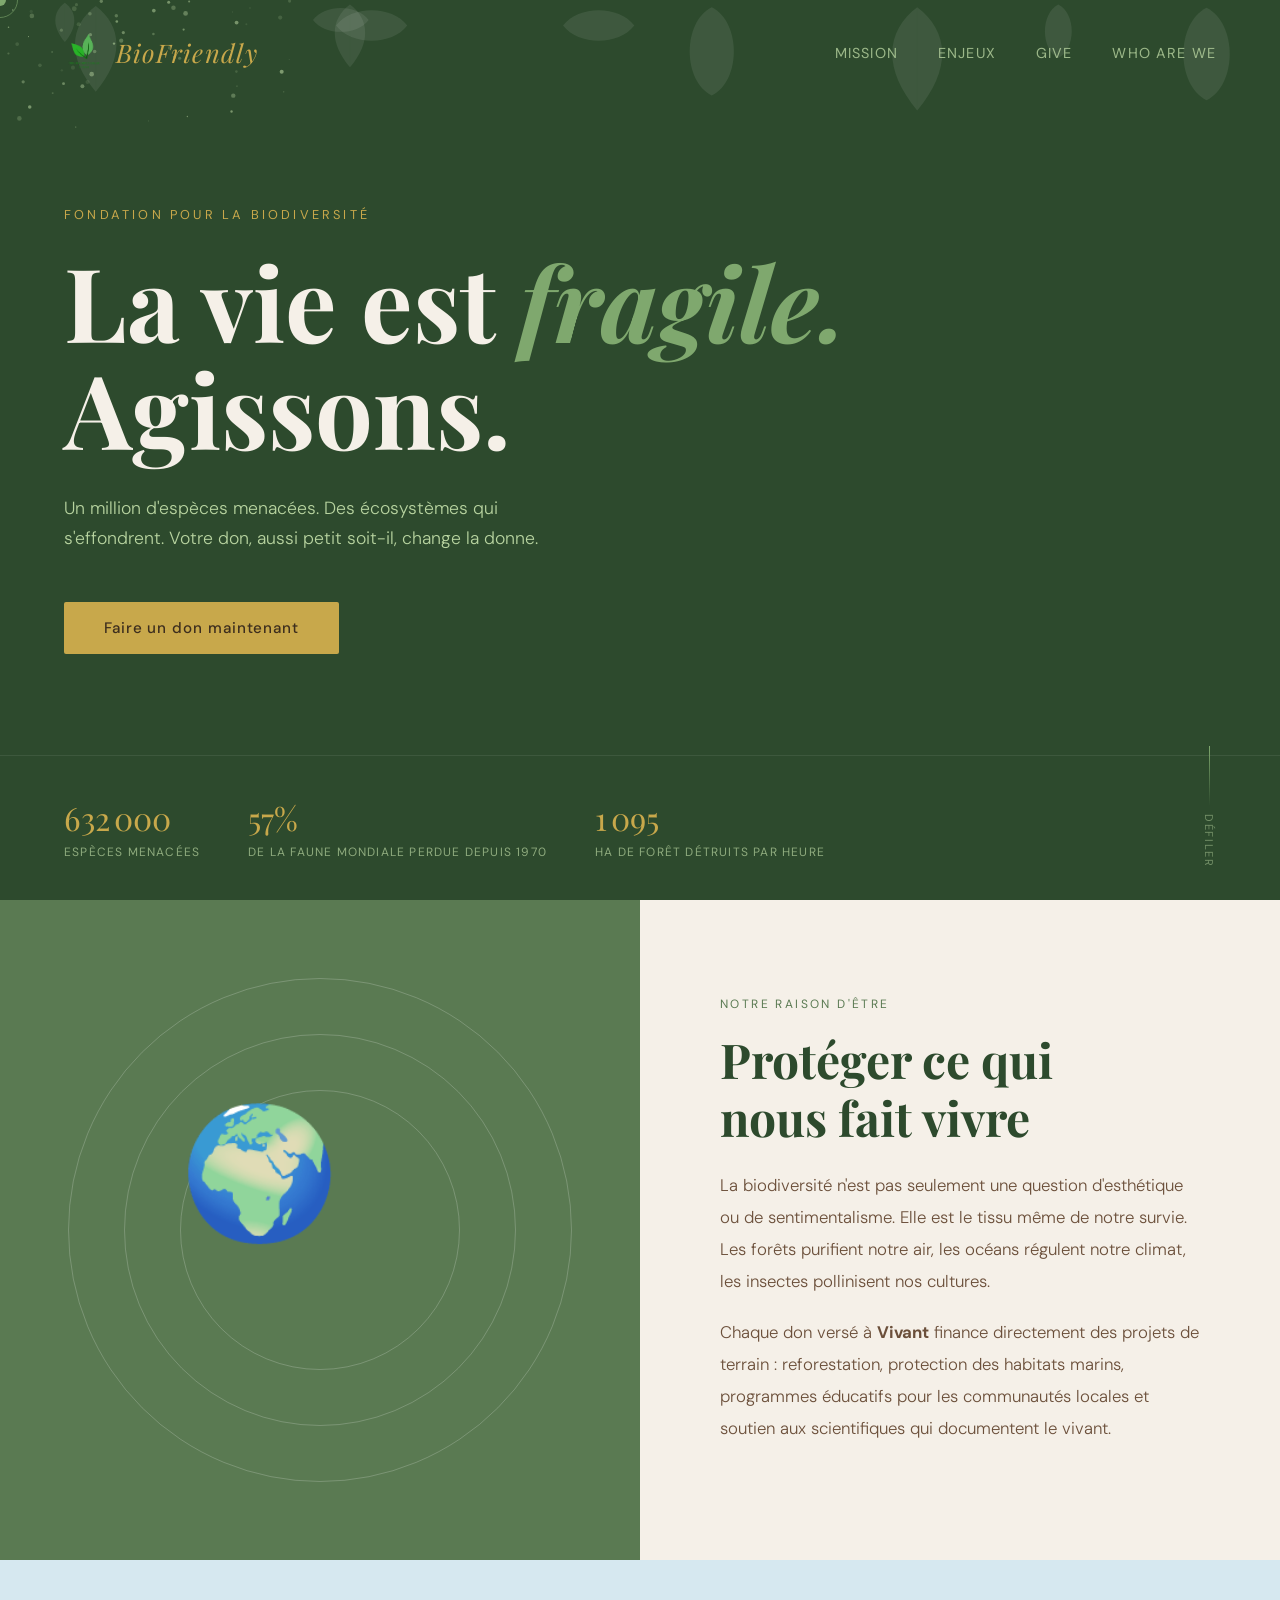
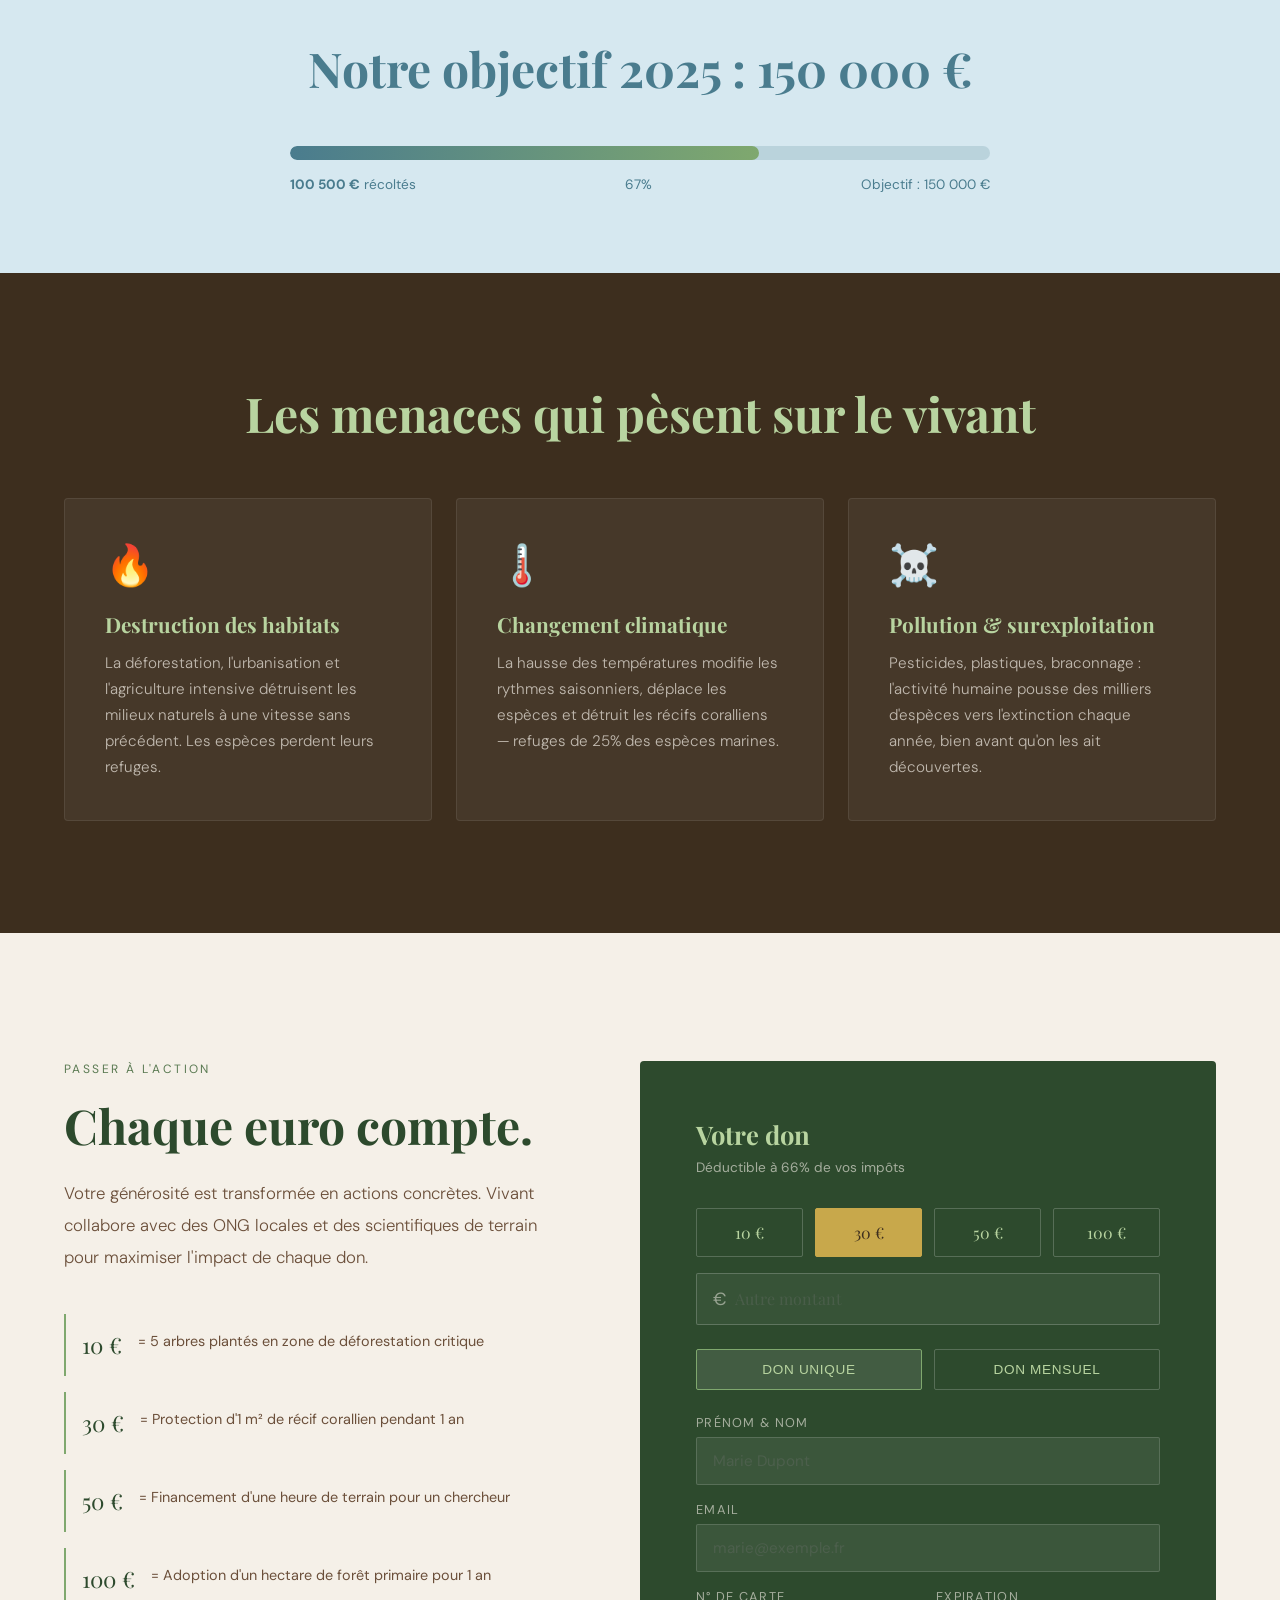
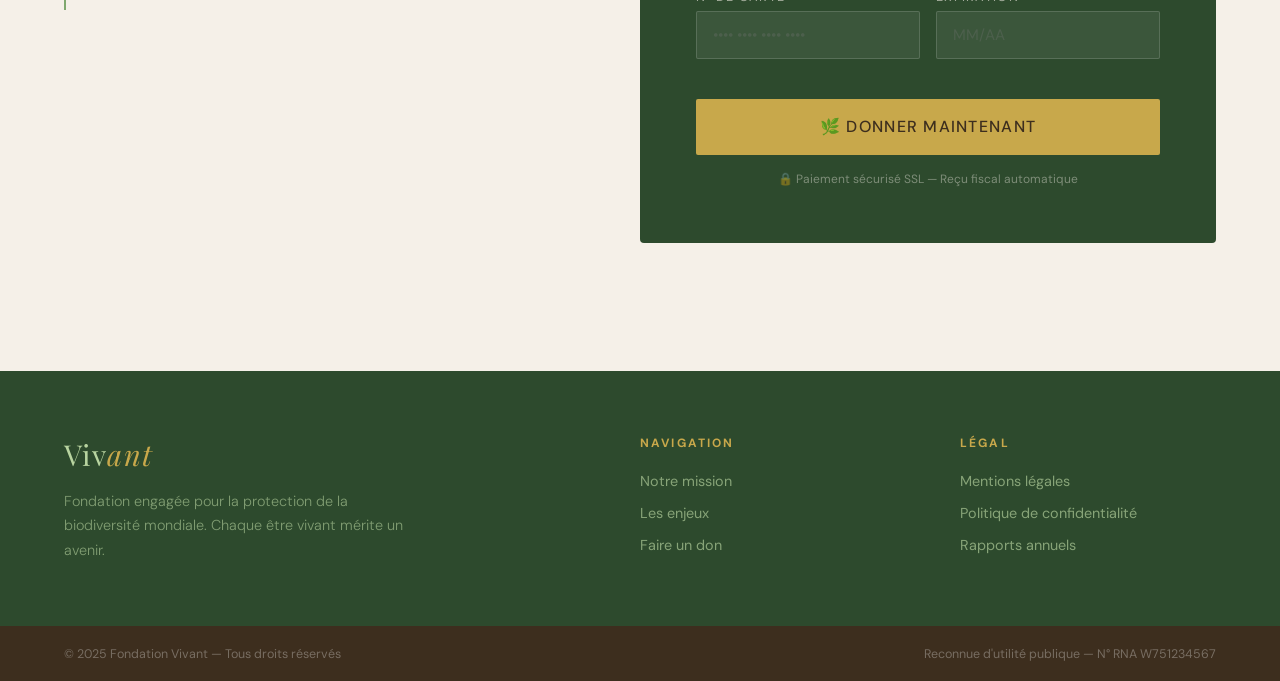
==== index.html @ 416af2b3 "m" ====
<!DOCTYPE html>
<html lang="fr">
<head>
<meta charset="UTF-8">
<meta name="viewport" content="width=device-width, initial-scale=1.0">
<title>Vivant — Pour la Biodiversité</title>
<link href="https://fonts.googleapis.com/css2?family=Playfair+Display:ital,wght@0,400;0,700;1,400&family=DM+Sans:wght@300;400;500&display=swap" rel="stylesheet">
<link rel="stylesheet" href="assets/css/accueil.css">
</head>
<body>

<div class="cursor" id="cursor"></div>
<div class="cursor-ring" id="cursorRing"></div>


<div class="success-overlay" id="successOverlay">
  <div class="big-icon">
    <img src="assets/images/logo.png" alt="logo">
  </div>
  <h2>Merci pour votre geste !</h2>
  <p>Votre don contribue à protéger la vie sur Terre.</p>
  <p style="opacity:0.5;font-size:0.9rem">Un reçu fiscal vous sera envoyé par email.</p>
  <button onclick="document.getElementById('successOverlay').classList.remove('show')">Retour au site</button>
</div>


<section id="hero">
  <canvas id="particles"></canvas>

  <!-- SVG leaves background -->
  <div class="leaves-bg" id="leavesBg"></div>

  <nav>
    <div class="logo">
      <img src="assets/images/logo-removebg.png" alt="Vivant logo" class="logo-img">
      <span class="logo-text">Bio<span>Friendly</span></span>
    </div>
    <ul>
      <li><a href="#mission">Mission</a></li>
      <li><a href="#menaces">Enjeux</a></li>
      <li><a href="#donation">Give</a></li>
      <li><a href="#donation">who are we</a></li>
    </ul>
  </nav>

  <div class="hero-content">
    <p class="eyebrow">Fondation pour la Biodiversité</p>
    <h1>La vie est <em>fragile.</em> Agissons.</h1>
    <p class="hero-sub">Un million d'espèces menacées. Des écosystèmes qui s'effondrent. Votre don, aussi petit soit-il, change la donne.</p>
    <a href="#donation" class="btn-primary">Faire un don maintenant</a>
  </div>

  <div class="hero-stats">
    <div class="stat">
      <span class="stat-num" id="counter1">0</span>
      <span class="stat-label">espèces menacées</span>
    </div>
    <div class="stat">
      <span class="stat-num" id="counter2">0%</span>
      <span class="stat-label">de la faune mondiale perdue depuis 1970</span>
    </div>
    <div class="stat">
      <span class="stat-num" id="counter3">0</span>
      <span class="stat-label">ha de forêt détruits par heure</span>
    </div>
  </div>

  <div class="scroll-hint">
    <div class="scroll-line"></div>
    <span>Défiler</span>
  </div>
</section>

<!-- ─── MISSION ─── -->
<section id="mission">
  <div class="mission-visual">
    <div class="circle-anim">
      <div class="ring"></div>
      <div class="ring"></div>
      <div class="ring"></div>
      <span class="earth-icon">🌍</span>
    </div>
  </div>
  <div class="mission-text">
    <p class="section-tag reveal">Notre raison d'être</p>
    <h2 class="reveal reveal-delay-1">Protéger ce qui<br>nous fait vivre</h2>
    <p class="body-text reveal reveal-delay-2">
      La biodiversité n'est pas seulement une question d'esthétique ou de sentimentalisme. Elle est le tissu même de notre survie. Les forêts purifient notre air, les océans régulent notre climat, les insectes pollinisent nos cultures.
    </p>
    <p class="body-text reveal reveal-delay-2">
      Chaque don versé à <strong>Vivant</strong> finance directement des projets de terrain : reforestation, protection des habitats marins, programmes éducatifs pour les communautés locales et soutien aux scientifiques qui documentent le vivant.
    </p>
  </div>
</section>

<!-- ─── PROGRESS BAR ─── -->
<div class="progress-section">
  <h2 class="reveal">Notre objectif 2025 : 150 000 €</h2>
  <div class="progress-bar-wrap">
    <div class="progress-fill"></div>
  </div>
  <div class="progress-labels">
    <span><strong style="color:var(--water)">100 500 €</strong> récoltés</span>
    <span>67%</span>
    <span>Objectif : 150 000 €</span>
  </div>
</div>

<!-- ─── MENACES ─── -->
<section id="menaces">
  <h2 class="reveal">Les menaces qui pèsent sur le vivant</h2>
  <div class="cards">
    <div class="card reveal reveal-delay-1">
      <div class="card-icon">🔥</div>
      <h3>Destruction des habitats</h3>
      <p>La déforestation, l'urbanisation et l'agriculture intensive détruisent les milieux naturels à une vitesse sans précédent. Les espèces perdent leurs refuges.</p>
    </div>
    <div class="card reveal reveal-delay-2">
      <div class="card-icon">🌡️</div>
      <h3>Changement climatique</h3>
      <p>La hausse des températures modifie les rythmes saisonniers, déplace les espèces et détruit les récifs coralliens — refuges de 25% des espèces marines.</p>
    </div>
    <div class="card reveal reveal-delay-3">
      <div class="card-icon">☠️</div>
      <h3>Pollution & surexploitation</h3>
      <p>Pesticides, plastiques, braconnage : l'activité humaine pousse des milliers d'espèces vers l'extinction chaque année, bien avant qu'on les ait découvertes.</p>
    </div>
  </div>
</section>

<!-- ─── DONATION ─── -->
<section id="donation">
  <div class="donation-intro">
    <p class="section-tag reveal">Passer à l'action</p>
    <h2 class="reveal reveal-delay-1">Chaque euro compte.</h2>
    <p class="body-text reveal reveal-delay-2">
      Votre générosité est transformée en actions concrètes. Vivant collabore avec des ONG locales et des scientifiques de terrain pour maximiser l'impact de chaque don.
    </p>
    <div class="impact-list reveal reveal-delay-3">
      <div class="impact-item">
        <div class="impact-amount">10 €</div>
        <div class="impact-desc">= 5 arbres plantés en zone de déforestation critique</div>
      </div>
      <div class="impact-item">
        <div class="impact-amount">30 €</div>
        <div class="impact-desc">= Protection d'1 m² de récif corallien pendant 1 an</div>
      </div>
      <div class="impact-item">
        <div class="impact-amount">50 €</div>
        <div class="impact-desc">= Financement d'une heure de terrain pour un chercheur</div>
      </div>
      <div class="impact-item">
        <div class="impact-amount">100 €</div>
        <div class="impact-desc">= Adoption d'un hectare de forêt primaire pour 1 an</div>
      </div>
    </div>
  </div>

  <!-- Form -->
  <div class="donation-form reveal">
    <h3>Votre don</h3>
    <p class="form-sub">Déductible à 66% de vos impôts</p>

    <div class="amounts">
      <button class="amount-btn" onclick="selectAmount(this, '10')">10 €</button>
      <button class="amount-btn active" onclick="selectAmount(this, '30')">30 €</button>
      <button class="amount-btn" onclick="selectAmount(this, '50')">50 €</button>
      <button class="amount-btn" onclick="selectAmount(this, '100')">100 €</button>
    </div>

    <div class="custom-amount">
      <span>€</span>
      <input type="number" id="customAmount" placeholder="Autre montant" min="1">
    </div>

    <div class="frequency">
      <button class="freq-btn active" onclick="selectFreq(this)">Don unique</button>
      <button class="freq-btn" onclick="selectFreq(this)">Don mensuel</button>
    </div>

    <div class="field">
      <label>Prénom &amp; Nom</label>
      <input type="text" placeholder="Marie Dupont">
    </div>
    <div class="field">
      <label>Email</label>
      <input type="email" placeholder="marie@exemple.fr">
    </div>
    <div class="field-row">
      <div class="field">
        <label>N° de carte</label>
        <input type="text" placeholder="•••• •••• •••• ••••">
      </div>
      <div class="field">
        <label>Expiration</label>
        <input type="text" placeholder="MM/AA">
      </div>
    </div>

    <button class="submit-btn" onclick="handleDonate()">🌿 Donner maintenant</button>
    <div class="secure-note">🔒 Paiement sécurisé SSL — Reçu fiscal automatique</div>
  </div>
</section>

<!-- ─── FOOTER ─── -->
<footer>
  <div>
    <span class="logo">Viv<span style="font-style:italic;color:var(--gold)">ant</span></span>
    <p>Fondation engagée pour la protection de la biodiversité mondiale. Chaque être vivant mérite un avenir.</p>
  </div>
  <div>
    <h4>Navigation</h4>
    <ul>
      <li><a href="#mission">Notre mission</a></li>
      <li><a href="#menaces">Les enjeux</a></li>
      <li><a href="#donation">Faire un don</a></li>
    </ul>
  </div>
  <div>
    <h4>Légal</h4>
    <ul>
      <li><a href="#">Mentions légales</a></li>
      <li><a href="#">Politique de confidentialité</a></li>
      <li><a href="#">Rapports annuels</a></li>
    </ul>
  </div>
</footer>
<div class="footer-bottom">
  <span>© 2025 Fondation Vivant — Tous droits réservés</span>
  <span>Reconnue d'utilité publique — N° RNA W751234567</span>
</div>

<script>
// ─── CURSOR ───
const cursor = document.getElementById('cursor');
const cursorRing = document.getElementById('cursorRing');
let mx = 0, my = 0, rx = 0, ry = 0;

document.addEventListener('mousemove', e => {
  mx = e.clientX; my = e.clientY;
  cursor.style.left = mx + 'px';
  cursor.style.top  = my + 'px';
});

(function animRing() {
  rx += (mx - rx) * 0.12;
  ry += (my - ry) *.12;
  cursorRing.style.left = rx + 'px';
  cursorRing.style.top  = ry + 'px';
  requestAnimationFrame(animRing);
})();

// ─── PARTICLES ───
const canvas = document.getElementById('particles');
const ctx = canvas.getContext('2d');
let particles = [];

function resize() {
  canvas.width  = canvas.offsetWidth;
  canvas.height = canvas.offsetHeight;
}
resize();
window.addEventListener('resize', resize);

class Particle {
  constructor() { this.reset(); }
  reset() {
    this.x = Math.random() * canvas.width;
    this.y = Math.random() * canvas.height;
    this.size = Math.random() * 2 + 0.5;
    this.speedX = (Math.random() - 0.5) * 0.4;
    this.speedY = -Math.random() * 0.5 - 0.2;
    this.opacity = Math.random() * 0.5 + 0.1;
    this.life = 0;
    this.maxLife = Math.random() * 200 + 100;
  }
  update() {
    this.x += this.speedX;
    this.y += this.speedY;
    this.life++;
    if (this.life > this.maxLife || this.y < 0) this.reset();
  }
  draw() {
    ctx.beginPath();
    ctx.arc(this.x, this.y, this.size, 0, Math.PI*2);
    ctx.fillStyle = `rgba(184,212,160,${this.opacity})`;
    ctx.fill();
  }
}

for (let i = 0; i < 60; i++) particles.push(new Particle());

(function animParticles() {
  ctx.clearRect(0, 0, canvas.width, canvas.height);
  particles.forEach(p => { p.update(); p.draw(); });
  requestAnimationFrame(animParticles);
})();

// ─── COUNTERS ───
function animateCounter(el, target, suffix, duration) {
  let start = 0;
  const step = target / (duration / 16);
  const timer = setInterval(() => {
    start += step;
    if (start >= target) { start = target; clearInterval(timer); }
    el.textContent = Math.round(start).toLocaleString('fr-FR') + suffix;
  }, 16);
}

setTimeout(() => {
  animateCounter(document.getElementById('counter1'), 1000000, '', 2000);
  animateCounter(document.getElementById('counter2'), 69, '%', 1500);
  animateCounter(document.getElementById('counter3'), 1600, '', 1800);
}, 800);

// ─── SCROLL REVEAL ───
const revealEls = document.querySelectorAll('.reveal');
const observer = new IntersectionObserver((entries) => {
  entries.forEach(e => { if (e.isIntersecting) { e.target.classList.add('visible'); observer.unobserve(e.target); } });
}, { threshold: 0.15 });
revealEls.forEach(el => observer.observe(el));

// ─── FORM ───
function selectAmount(btn, val) {
  document.querySelectorAll('.amount-btn').forEach(b => b.classList.remove('active'));
  btn.classList.add('active');
  document.getElementById('customAmount').value = '';
}

function selectFreq(btn) {
  document.querySelectorAll('.freq-btn').forEach(b => b.classList.remove('active'));
  btn.classList.add('active');
}

function handleDonate() {
  document.getElementById('successOverlay').classList.add('show');
}

// ─── LEAVES ───
const leavesBg = document.getElementById('leavesBg');
const leafSVGs = [
  `<svg viewBox="0 0 60 80" xmlns="http://www.w3.org/2000/svg"><path d="M30 5 C10 20 5 45 30 75 C55 45 50 20 30 5Z" fill="white"/><line x1="30" y1="5" x2="30" y2="75" stroke="rgba(0,0,0,0.1)" stroke-width="0.5"/></svg>`,
  `<svg viewBox="0 0 80 50" xmlns="http://www.w3.org/2000/svg"><path d="M5 25 C20 5 60 5 75 25 C60 45 20 45 5 25Z" fill="white"/></svg>`,
  `<svg viewBox="0 0 50 70" xmlns="http://www.w3.org/2000/svg"><path d="M25 5 C5 15 5 55 25 65 C45 55 45 15 25 5Z" fill="white"/></svg>`,
];

for (let i = 0; i < 10; i++) {
  const div = document.createElement('div');
  div.className = 'leaf';
  const s = 30 + Math.random() * 60;
  div.style.cssText = `
    left: ${Math.random() * 100}%;
    width: ${s}px; height: ${s}px;
    animation-duration: ${10 + Math.random() * 15}s;
    animation-delay: -${Math.random() * 20}s;
  `;
  div.innerHTML = leafSVGs[Math.floor(Math.random() * leafSVGs.length)];
  leavesBg.appendChild(div);
}
</script>
</body>
</html>
---- assets/css/accueil.css ----
*,
 *::before,
 *::after {
     box-sizing: border-box;
     margin: 0;
     padding: 0;
 }

 :root {
     --moss: #2d4a2d;
     --sage: #5a7a52;
     --fern: #7fa86e;
     --lime: #b8d4a0;
     --cream: #f5f0e8;
     --bark: #3d2e1e;
     --soil: #6b4f3a;
     --gold: #c8a84b;
     --sky: #d6e8f0;
     --water: #4a7c8e;
 }

 html {
     scroll-behavior: smooth;
 }

 body {
     font-family: 'DM Sans', sans-serif;
     background: var(--cream);
     color: var(--bark);
     overflow-x: hidden;
     cursor: none;
 }

 /* ─── CURSOR ─── */
 .cursor {
     width: 12px;
     height: 12px;
     background: var(--fern);
     border-radius: 50%;
     position: fixed;
     top: 0;
     left: 0;
     pointer-events: none;
     z-index: 9999;
     transition: transform 0.15s ease, background 0.2s;
     transform: translate(-50%, -50%);
 }

 .cursor-ring {
     width: 36px;
     height: 36px;
     border: 1.5px solid var(--fern);
     border-radius: 50%;
     position: fixed;
     top: 0;
     left: 0;
     pointer-events: none;
     z-index: 9998;
     transform: translate(-50%, -50%);
     transition: transform 0.35s ease, opacity 0.2s;
     opacity: 0.6;
 }

 /* ─── HERO ─── */
 #hero {
     min-height: 100vh;
     background: var(--moss);
     display: grid;
     grid-template-rows: auto 1fr auto;
     position: relative;
     overflow: hidden;
 }

 .leaves-bg {
     position: absolute;
     inset: 0;
     overflow: hidden;
     z-index: 0;
 }

 .leaf {
     position: absolute;
     opacity: 0.08;
     animation: drift linear infinite;
 }

 @keyframes drift {
     0% {
         transform: translateY(110vh) rotate(0deg);
         opacity: 0;
     }

     10% {
         opacity: 0.08;
     }

     90% {
         opacity: 0.08;
     }

     100% {
         transform: translateY(-10vh) rotate(360deg);
         opacity: 0;
     }
 }

 nav {
     display: flex;
     justify-content: space-between;
     align-items: center;
     padding: 2rem 4rem;
     position: relative;
     z-index: 10;
 }

 .logo {
     display: flex;
     align-items: center;
     gap: 0.75rem;
     font-family: 'Playfair Display', serif;
     font-size: 1.6rem;
     color: var(--lime);
     letter-spacing: 0.05em;
 }

 .logo-img {
     height: 40px;
     width: auto;
     object-fit: contain;
 }

 .logo-text {
     display: flex;
     align-items: center;
 }

 .logo span {
     color: var(--gold);
     font-style: italic;
 }

 nav ul {
     display: flex;
     gap: 2.5rem;
     list-style: none;
 }

 nav ul a {
     color: var(--lime);
     text-decoration: none;
     font-size: 0.9rem;
     font-weight: 400;
     letter-spacing: 0.08em;
     text-transform: uppercase;
     opacity: 0.8;
     transition: opacity 0.2s;
 }

 nav ul a:hover {
     opacity: 1;
 }

 .hero-content {
     display: flex;
     flex-direction: column;
     justify-content: center;
     align-items: flex-start;
     padding: 0 4rem;
     position: relative;
     z-index: 10;
 }

 .eyebrow {
     font-size: 0.8rem;
     letter-spacing: 0.25em;
     text-transform: uppercase;
     color: var(--gold);
     margin-bottom: 1.5rem;
     opacity: 0;
     animation: fadeUp 0.8s ease 0.3s forwards;
 }

 h1 {
     font-family: 'Playfair Display', serif;
     font-size: clamp(3.5rem, 8vw, 7rem);
     color: var(--cream);
     line-height: 1.05;
     max-width: 14ch;
     opacity: 0;
     animation: fadeUp 0.9s ease 0.5s forwards;
 }

 h1 em {
     font-style: italic;
     color: var(--fern);
 }

 .hero-sub {
     margin-top: 2rem;
     color: var(--lime);
     font-size: 1.1rem;
     font-weight: 300;
     max-width: 42ch;
     line-height: 1.7;
     opacity: 0;
     animation: fadeUp 0.9s ease 0.7s forwards;
 }

 .btn-primary {
     margin-top: 3rem;
     display: inline-block;
     padding: 1rem 2.5rem;
     background: var(--gold);
     color: var(--bark);
     font-weight: 500;
     font-size: 0.95rem;
     letter-spacing: 0.06em;
     text-decoration: none;
     border-radius: 2px;
     transition: transform 0.2s, box-shadow 0.2s;
     opacity: 0;
     animation: fadeUp 0.9s ease 0.9s forwards;
     border: none;
     cursor: none;
 }

 .btn-primary:hover {
     transform: translateY(-3px);
     box-shadow: 0 12px 30px rgba(0, 0, 0, 0.3);
 }

 .hero-stats {
     display: flex;
     gap: 3rem;
     padding: 2.5rem 4rem;
     position: relative;
     z-index: 10;
     border-top: 1px solid rgba(255, 255, 255, 0.08);
 }

 .stat {
     display: flex;
     flex-direction: column;
     gap: 0.3rem;
 }

 .stat-num {
     font-family: 'Playfair Display', serif;
     font-size: 2rem;
     color: var(--gold);
 }

 .stat-label {
     font-size: 0.75rem;
     letter-spacing: 0.1em;
     text-transform: uppercase;
     color: var(--lime);
     opacity: 0.7;
 }

 @keyframes fadeUp {
     from {
         opacity: 0;
         transform: translateY(30px);
     }

     to {
         opacity: 1;
         transform: translateY(0);
     }
 }

 /* ─── SCROLL INDICATOR ─── */
 .scroll-hint {
     position: absolute;
     bottom: 2rem;
     right: 4rem;
     display: flex;
     flex-direction: column;
     align-items: center;
     gap: 0.5rem;
     z-index: 10;
     opacity: 0;
     animation: fadeUp 1s ease 1.2s forwards;
 }

 .scroll-hint span {
     font-size: 0.7rem;
     letter-spacing: 0.15em;
     text-transform: uppercase;
     color: var(--lime);
     opacity: 0.5;
     writing-mode: vertical-rl;
 }

 .scroll-line {
     width: 1px;
     height: 60px;
     background: linear-gradient(to bottom, var(--fern), transparent);
     animation: scrollPulse 2s ease-in-out infinite;
 }

 @keyframes scrollPulse {

     0%,
     100% {
         transform: scaleY(1);
         opacity: 0.4;
     }

     50% {
         transform: scaleY(0.5);
         opacity: 1;
     }
 }

 /* ─── SECTION: MISSION ─── */
 #mission {
     display: grid;
     grid-template-columns: 1fr 1fr;
     min-height: 70vh;
 }

 .mission-visual {
     background: var(--sage);
     position: relative;
     overflow: hidden;
     display: flex;
     align-items: center;
     justify-content: center;
     min-height: 500px;
 }

 .circle-anim {
     position: relative;
     width: 280px;
     height: 280px;
 }

 .ring {
     position: absolute;
     border-radius: 50%;
     border: 1px solid rgba(255, 255, 255, 0.2);
     animation: expandRing linear infinite;
 }

 .ring:nth-child(1) {
     width: 100%;
     height: 100%;
     top: 0;
     left: 0;
     animation-duration: 4s;
 }

 .ring:nth-child(2) {
     width: 140%;
     height: 140%;
     top: -20%;
     left: -20%;
     animation-duration: 6s;
     animation-delay: -2s;
 }

 .ring:nth-child(3) {
     width: 180%;
     height: 180%;
     top: -40%;
     left: -40%;
     animation-duration: 8s;
     animation-delay: -4s;
 }

 @keyframes expandRing {
     0% {
         opacity: 0.5;
         transform: scale(0.8);
     }

     100% {
         opacity: 0;
         transform: scale(1.2);
     }
 }

 .earth-icon {
     position: absolute;
     font-size: 8rem;
     filter: grayscale(0.3);
     animation: floatEarth 6s ease-in-out infinite;
 }

 @keyframes floatEarth {

     0%,
     100% {
         transform: translateY(0);
     }

     50% {
         transform: translateY(-16px);
     }
 }

 .mission-text {
     background: var(--cream);
     padding: 6rem 5rem;
     display: flex;
     flex-direction: column;
     justify-content: center;
 }

 .section-tag {
     font-size: 0.75rem;
     letter-spacing: 0.2em;
     text-transform: uppercase;
     color: var(--sage);
     margin-bottom: 1.2rem;
 }

 h2 {
     font-family: 'Playfair Display', serif;
     font-size: clamp(2rem, 4vw, 3rem);
     line-height: 1.2;
     margin-bottom: 1.5rem;
     color: var(--moss);
 }

 .body-text {
     font-size: 1.05rem;
     line-height: 1.9;
     color: var(--soil);
     font-weight: 300;
     margin-bottom: 1.2rem;
 }

 /* ─── MENACES ─── */
 #menaces {
     background: var(--bark);
     padding: 7rem 4rem;
     color: var(--cream);
 }

 #menaces h2 {
     color: var(--lime);
     margin-bottom: 3.5rem;
     text-align: center;
 }

 .cards {
     display: grid;
     grid-template-columns: repeat(3, 1fr);
     gap: 1.5rem;
 }

 .card {
     background: rgba(255, 255, 255, 0.05);
     border: 1px solid rgba(255, 255, 255, 0.08);
     border-radius: 4px;
     padding: 2.5rem;
     transition: transform 0.3s, background 0.3s;
     position: relative;
     overflow: hidden;
 }

 .card::before {
     content: '';
     position: absolute;
     bottom: 0;
     left: 0;
     right: 0;
     height: 3px;
     background: linear-gradient(90deg, var(--fern), var(--gold));
     transform: scaleX(0);
     transform-origin: left;
     transition: transform 0.4s ease;
 }

 .card:hover {
     transform: translateY(-6px);
     background: rgba(255, 255, 255, 0.08);
 }

 .card:hover::before {
     transform: scaleX(1);
 }

 .card-icon {
     font-size: 2.5rem;
     margin-bottom: 1.2rem;
 }

 .card h3 {
     font-family: 'Playfair Display', serif;
     font-size: 1.3rem;
     margin-bottom: 0.8rem;
     color: var(--lime);
 }

 .card p {
     font-size: 0.95rem;
     line-height: 1.7;
     opacity: 0.7;
     font-weight: 300;
 }

 /* ─── DONATION ─── */
 #donation {
     padding: 8rem 4rem;
     background: var(--cream);
     display: grid;
     grid-template-columns: 1fr 1.2fr;
     gap: 6rem;
     align-items: start;
 }

 .donation-intro h2 {
     margin-bottom: 1.5rem;
 }

 .impact-list {
     margin-top: 2.5rem;
     display: flex;
     flex-direction: column;
     gap: 1rem;
 }

 .impact-item {
     display: flex;
     gap: 1rem;
     align-items: flex-start;
     padding: 1rem;
     border-left: 2px solid var(--fern);
 }

 .impact-amount {
     font-family: 'Playfair Display', serif;
     font-size: 1.4rem;
     color: var(--moss);
     white-space: nowrap;
 }

 .impact-desc {
     font-size: 0.9rem;
     color: var(--soil);
     line-height: 1.6;
 }

 /* Form */
 .donation-form {
     background: var(--moss);
     padding: 3.5rem;
     border-radius: 4px;
     color: var(--cream);
 }

 .donation-form h3 {
     font-family: 'Playfair Display', serif;
     font-size: 1.6rem;
     margin-bottom: 0.5rem;
     color: var(--lime);
 }

 .form-sub {
     font-size: 0.85rem;
     opacity: 0.6;
     margin-bottom: 2rem;
 }

 .amounts {
     display: grid;
     grid-template-columns: repeat(4, 1fr);
     gap: 0.75rem;
     margin-bottom: 1rem;
 }

 .amount-btn {
     background: transparent;
     border: 1px solid rgba(255, 255, 255, 0.2);
     color: var(--lime);
     padding: 0.8rem;
     font-size: 1rem;
     font-family: 'Playfair Display', serif;
     border-radius: 2px;
     cursor: none;
     transition: all 0.2s;
 }

 .amount-btn:hover,
 .amount-btn.active {
     background: var(--gold);
     border-color: var(--gold);
     color: var(--bark);
 }

 .custom-amount {
     display: flex;
     align-items: center;
     border: 1px solid rgba(255, 255, 255, 0.2);
     border-radius: 2px;
     padding: 0 1rem;
     margin-bottom: 1.5rem;
     background: rgba(255, 255, 255, 0.05);
 }

 .custom-amount span {
     opacity: 0.5;
     font-size: 1.1rem;
 }

 .custom-amount input {
     flex: 1;
     background: transparent;
     border: none;
     color: var(--lime);
     padding: 0.9rem 0.5rem;
     font-family: 'Playfair Display', serif;
     font-size: 1rem;
     outline: none;
 }

 .custom-amount input::placeholder {
     opacity: 0.3;
 }

 .frequency {
     display: grid;
     grid-template-columns: 1fr 1fr;
     gap: 0.75rem;
     margin-bottom: 1.5rem;
 }

 .freq-btn {
     background: transparent;
     border: 1px solid rgba(255, 255, 255, 0.2);
     color: var(--lime);
     padding: 0.75rem;
     font-size: 0.85rem;
     letter-spacing: 0.05em;
     text-transform: uppercase;
     border-radius: 2px;
     cursor: none;
     transition: all 0.2s;
 }

 .freq-btn:hover,
 .freq-btn.active {
     background: rgba(255, 255, 255, 0.1);
     border-color: var(--fern);
     color: var(--lime);
 }

 .field {
     margin-bottom: 1rem;
 }

 .field label {
     display: block;
     font-size: 0.8rem;
     letter-spacing: 0.1em;
     text-transform: uppercase;
     margin-bottom: 0.4rem;
     opacity: 0.6;
 }

 .field input {
     width: 100%;
     background: rgba(255, 255, 255, 0.07);
     border: 1px solid rgba(255, 255, 255, 0.15);
     border-radius: 2px;
     color: var(--lime);
     padding: 0.8rem 1rem;
     font-family: 'DM Sans', sans-serif;
     font-size: 0.95rem;
     outline: none;
     transition: border-color 0.2s;
 }

 .field input:focus {
     border-color: var(--fern);
 }

 .field input::placeholder {
     opacity: 0.3;
 }

 .field-row {
     display: grid;
     grid-template-columns: 1fr 1fr;
     gap: 1rem;
 }

 .submit-btn {
     width: 100%;
     margin-top: 1.5rem;
     padding: 1.1rem;
     background: var(--gold);
     border: none;
     border-radius: 2px;
     color: var(--bark);
     font-family: 'DM Sans', sans-serif;
     font-weight: 500;
     font-size: 1rem;
     letter-spacing: 0.08em;
     text-transform: uppercase;
     cursor: none;
     transition: transform 0.2s, box-shadow 0.2s;
 }

 .submit-btn:hover {
     transform: translateY(-2px);
     box-shadow: 0 8px 24px rgba(0, 0, 0, 0.3);
 }

 .secure-note {
     display: flex;
     align-items: center;
     gap: 0.5rem;
     margin-top: 1rem;
     font-size: 0.75rem;
     opacity: 0.4;
     justify-content: center;
 }

 /* ─── PROGRESS BAR ─── */
 .progress-section {
     background: var(--sky);
     padding: 5rem 4rem;
     text-align: center;
 }

 .progress-section h2 {
     color: var(--water);
     margin-bottom: 3rem;
 }

 .progress-bar-wrap {
     max-width: 700px;
     margin: 0 auto 1rem;
     background: rgba(74, 124, 142, 0.2);
     border-radius: 100px;
     height: 14px;
     overflow: hidden;
 }

 .progress-fill {
     height: 100%;
     background: linear-gradient(90deg, var(--water), var(--fern));
     border-radius: 100px;
     width: 0;
     animation: fillBar 2.5s cubic-bezier(.4, 0, .2, 1) 0.5s forwards;
 }

 @keyframes fillBar {
     to {
         width: 67%;
     }
 }

 .progress-labels {
     max-width: 700px;
     margin: 0 auto;
     display: flex;
     justify-content: space-between;
     font-size: 0.85rem;
     color: var(--water);
 }

 /* ─── FOOTER ─── */
 footer {
     background: var(--moss);
     padding: 4rem;
     color: var(--lime);
     display: grid;
     grid-template-columns: 2fr 1fr 1fr;
     gap: 4rem;
 }

 footer .logo {
     font-size: 1.8rem;
     margin-bottom: 1rem;
     display: block;
 }

 footer p {
     font-size: 0.9rem;
     opacity: 0.6;
     line-height: 1.7;
     max-width: 34ch;
     font-weight: 300;
 }

 footer h4 {
     font-size: 0.75rem;
     letter-spacing: 0.18em;
     text-transform: uppercase;
     margin-bottom: 1.2rem;
     color: var(--gold);
 }

 footer ul {
     list-style: none;
     display: flex;
     flex-direction: column;
     gap: 0.7rem;
 }

 footer ul a {
     color: var(--lime);
     text-decoration: none;
     font-size: 0.9rem;
     opacity: 0.65;
     transition: opacity 0.2s;
 }

 footer ul a:hover {
     opacity: 1;
 }

 .footer-bottom {
     background: var(--bark);
     padding: 1.2rem 4rem;
     display: flex;
     justify-content: space-between;
     align-items: center;
     font-size: 0.78rem;
     color: rgba(255, 255, 255, 0.3);
 }

 /* ─── PARTICLE CANVAS ─── */
 #particles {
     position: absolute;
     inset: 0;
     z-index: 1;
     pointer-events: none;
 }

 /* ─── SCROLL REVEAL ─── */
 .reveal {
     opacity: 0;
     transform: translateY(40px);
     transition: opacity 0.8s ease, transform 0.8s ease;
 }

 .reveal.visible {
     opacity: 1;
     transform: none;
 }

 .reveal-delay-1 {
     transition-delay: 0.1s;
 }

 .reveal-delay-2 {
     transition-delay: 0.25s;
 }

 .reveal-delay-3 {
     transition-delay: 0.4s;
 }

 /* ─── SUCCESS ─── */
 .success-overlay {
     display: none;
     position: fixed;
     inset: 0;
     background: rgba(45, 74, 45, 0.97);
     z-index: 1000;
     flex-direction: column;
     align-items: center;
     justify-content: center;
     gap: 1.5rem;
     color: var(--cream);
 }

 .success-overlay.show {
     display: flex;
 }

 .success-overlay .big-icon {
     font-size: 5rem;
     animation: popIn 0.5s cubic-bezier(.175, .885, .32, 1.275);
 }

 @keyframes popIn {
     from {
         transform: scale(0);
     }

     to {
         transform: scale(1);
     }
 }

 .success-overlay h2 {
     font-family: 'Playfair Display', serif;
     font-size: 2.5rem;
     color: var(--gold);
 }

 .success-overlay p {
     font-size: 1.1rem;
     opacity: 0.75;
 }

 .success-overlay button {
     margin-top: 1rem;
     padding: 0.9rem 2.5rem;
     background: var(--gold);
     border: none;
     border-radius: 2px;
     color: var(--bark);
     font-weight: 600;
     font-size: 1rem;
     cursor: pointer;
 }

 @media (max-width: 900px) {
     nav {
         padding: 1.5rem 2rem;
     }

     nav ul {
         display: none;
     }

     .hero-content {
         padding: 0 2rem;
     }

     .hero-stats {
         flex-wrap: wrap;
         padding: 2rem;
         gap: 1.5rem;
     }

     #mission {
         grid-template-columns: 1fr;
     }

     .mission-visual {
         min-height: 300px;
     }

     .mission-text {
         padding: 4rem 2rem;
     }

     #menaces {
         padding: 5rem 2rem;
     }

     .cards {
         grid-template-columns: 1fr;
     }

     #donation {
         grid-template-columns: 1fr;
         padding: 5rem 2rem;
         gap: 3rem;
     }

     .amounts {
         grid-template-columns: repeat(2, 1fr);
     }

     footer {
         grid-template-columns: 1fr;
         gap: 2rem;
         padding: 3rem 2rem;
     }

     .footer-bottom {
         padding: 1rem 2rem;
         flex-direction: column;
         gap: 0.5rem;
         text-align: center;
     }
 }
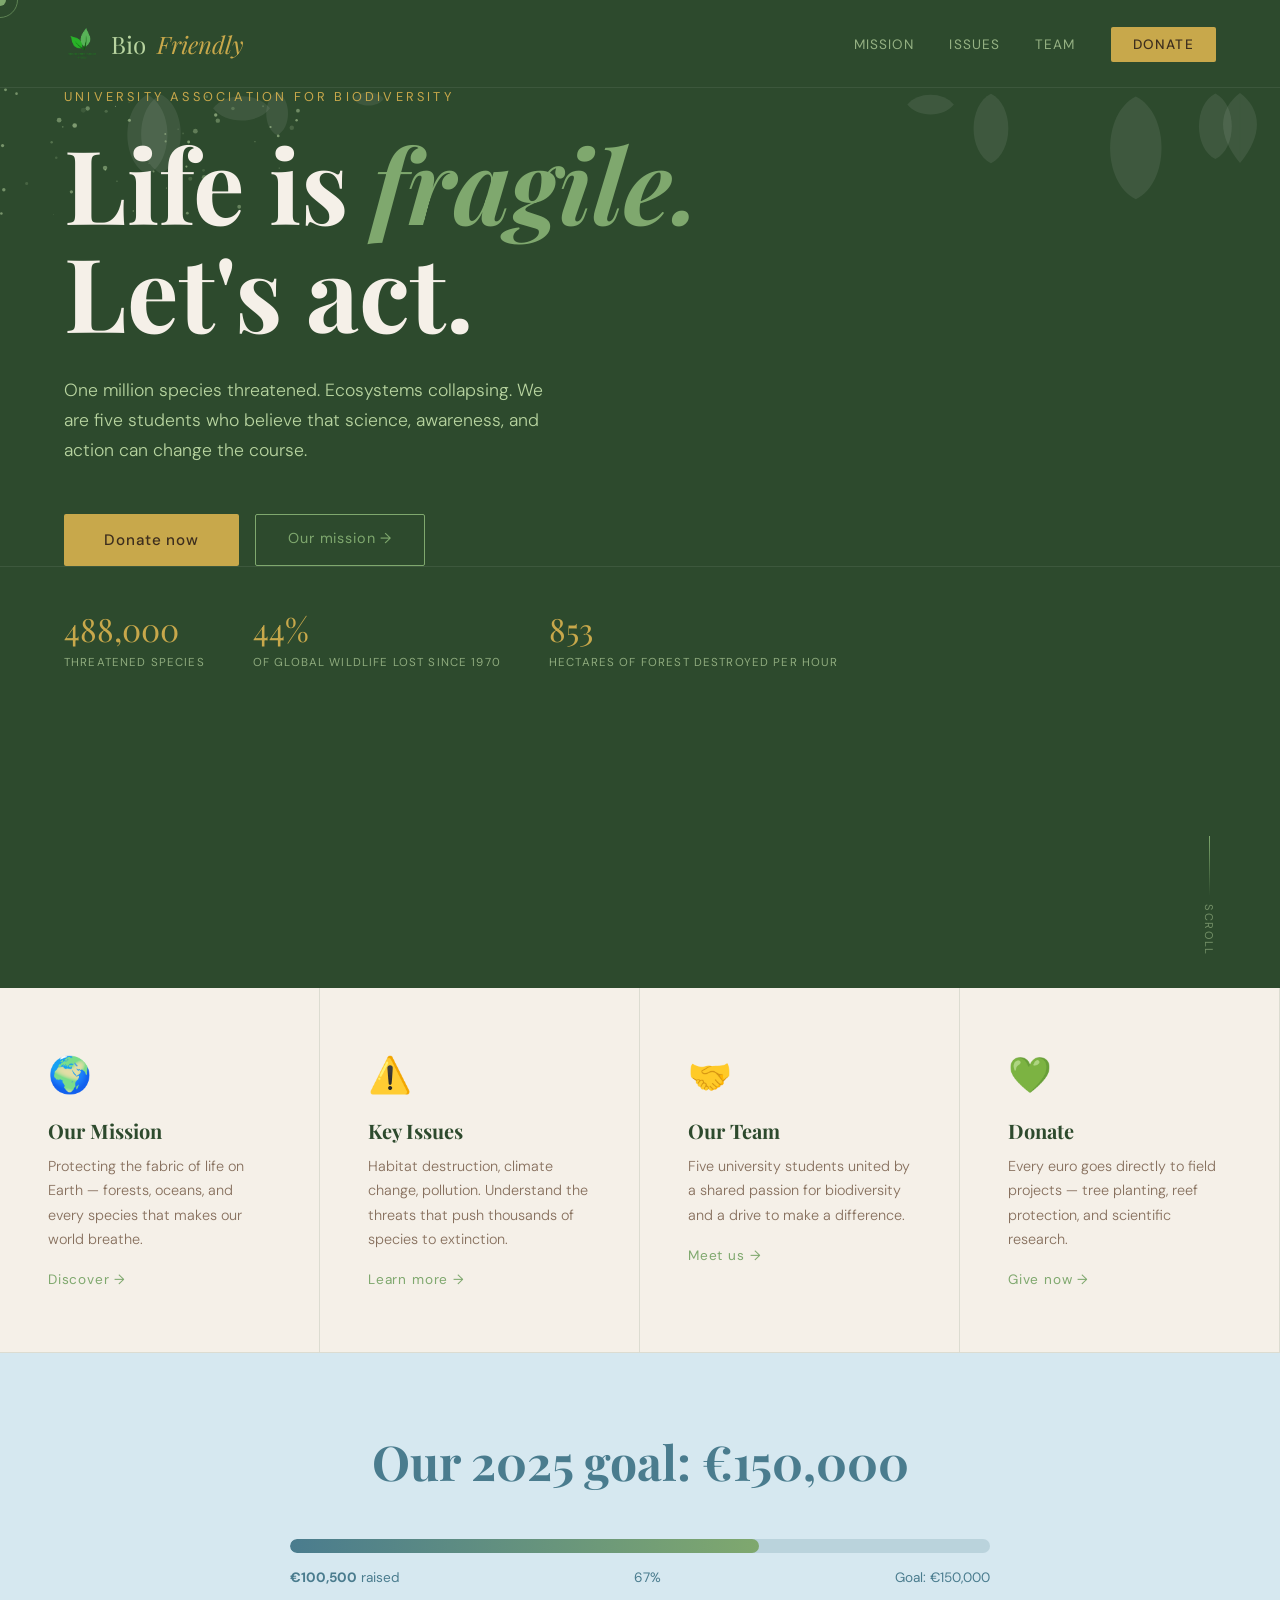
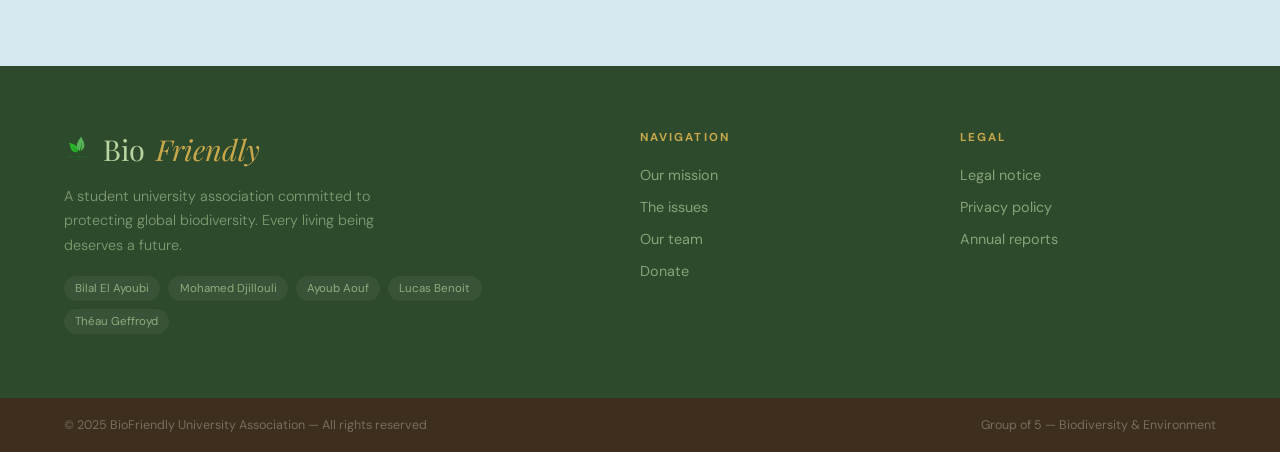
==== commit f7fb2745: "first test of all body" ====
--- a/index.html
+++ b/index.html
@@ -1,362 +1,128 @@
 <!DOCTYPE html>
-<html lang="fr">
+<html lang="en">
 <head>
 <meta charset="UTF-8">
 <meta name="viewport" content="width=device-width, initial-scale=1.0">
-<title>Vivant — Pour la Biodiversité</title>
+<title>BioFriendly — University Association for Biodiversity</title>
 <link href="https://fonts.googleapis.com/css2?family=Playfair+Display:ital,wght@0,400;0,700;1,400&family=DM+Sans:wght@300;400;500&display=swap" rel="stylesheet">
-<link rel="stylesheet" href="assets/css/accueil.css">
+<link rel="stylesheet" href="assets/css/style.css">
 </head>
 <body>
-
 <div class="cursor" id="cursor"></div>
 <div class="cursor-ring" id="cursorRing"></div>
 
+<nav>
+  <a href="index.html" class="logo">
+    <img src="assets/images/logo-removebg.png" alt="BioFriendly icon">
+    Bio<span>Friendly</span>
+  </a>
+  <ul>
+    <li><a href="mission.html">Mission</a></li>
+    <li><a href="threats.html">Issues</a></li>
+    <li><a href="team.html">Team</a></li>
+    <li><a href="donation.html" class="nav-donate">Donate</a></li>
+  </ul>
+</nav>
 
-<div class="success-overlay" id="successOverlay">
-  <div class="big-icon">
-    <img src="assets/images/logo.png" alt="logo">
-  </div>
-  <h2>Merci pour votre geste !</h2>
-  <p>Votre don contribue à protéger la vie sur Terre.</p>
-  <p style="opacity:0.5;font-size:0.9rem">Un reçu fiscal vous sera envoyé par email.</p>
-  <button onclick="document.getElementById('successOverlay').classList.remove('show')">Retour au site</button>
-</div>
-
-
-<section id="hero">
+<!-- HERO -->
+<section id="home-hero">
   <canvas id="particles"></canvas>
-
-  <!-- SVG leaves background -->
   <div class="leaves-bg" id="leavesBg"></div>
 
-  <nav>
-    <div class="logo">
-      <img src="assets/images/logo-removebg.png" alt="Vivant logo" class="logo-img">
-      <span class="logo-text">Bio<span>Friendly</span></span>
+  <div class="hero-content">
+    <p class="eyebrow">University Association for Biodiversity</p>
+    <h1>Life is <em>fragile.</em><br>Let's act.</h1>
+    <p class="hero-sub">One million species threatened. Ecosystems collapsing. We are five students who believe that science, awareness, and action can change the course.</p>
+    <div class="hero-ctas">
+      <a href="donation.html" class="btn-primary">Donate now</a>
+      <a href="mission.html" class="btn-secondary">Our mission →</a>
     </div>
-    <ul>
-      <li><a href="#mission">Mission</a></li>
-      <li><a href="#menaces">Enjeux</a></li>
-      <li><a href="#donation">Give</a></li>
-      <li><a href="#donation">who are we</a></li>
-    </ul>
-  </nav>
-
-  <div class="hero-content">
-    <p class="eyebrow">Fondation pour la Biodiversité</p>
-    <h1>La vie est <em>fragile.</em> Agissons.</h1>
-    <p class="hero-sub">Un million d'espèces menacées. Des écosystèmes qui s'effondrent. Votre don, aussi petit soit-il, change la donne.</p>
-    <a href="#donation" class="btn-primary">Faire un don maintenant</a>
   </div>
 
   <div class="hero-stats">
-    <div class="stat">
-      <span class="stat-num" id="counter1">0</span>
-      <span class="stat-label">espèces menacées</span>
-    </div>
-    <div class="stat">
-      <span class="stat-num" id="counter2">0%</span>
-      <span class="stat-label">de la faune mondiale perdue depuis 1970</span>
-    </div>
-    <div class="stat">
-      <span class="stat-num" id="counter3">0</span>
-      <span class="stat-label">ha de forêt détruits par heure</span>
-    </div>
+    <div class="stat"><span class="stat-num" id="counter1">0</span><span class="stat-label">threatened species</span></div>
+    <div class="stat"><span class="stat-num" id="counter2">0%</span><span class="stat-label">of global wildlife lost since 1970</span></div>
+    <div class="stat"><span class="stat-num" id="counter3">0</span><span class="stat-label">hectares of forest destroyed per hour</span></div>
   </div>
 
-  <div class="scroll-hint">
-    <div class="scroll-line"></div>
-    <span>Défiler</span>
-  </div>
+  <div class="scroll-hint"><div class="scroll-line"></div><span>Scroll</span></div>
 </section>
 
-<!-- ─── MISSION ─── -->
-<section id="mission">
-  <div class="mission-visual">
-    <div class="circle-anim">
-      <div class="ring"></div>
-      <div class="ring"></div>
-      <div class="ring"></div>
-      <span class="earth-icon">🌍</span>
-    </div>
-  </div>
-  <div class="mission-text">
-    <p class="section-tag reveal">Notre raison d'être</p>
-    <h2 class="reveal reveal-delay-1">Protéger ce qui<br>nous fait vivre</h2>
-    <p class="body-text reveal reveal-delay-2">
-      La biodiversité n'est pas seulement une question d'esthétique ou de sentimentalisme. Elle est le tissu même de notre survie. Les forêts purifient notre air, les océans régulent notre climat, les insectes pollinisent nos cultures.
-    </p>
-    <p class="body-text reveal reveal-delay-2">
-      Chaque don versé à <strong>Vivant</strong> finance directement des projets de terrain : reforestation, protection des habitats marins, programmes éducatifs pour les communautés locales et soutien aux scientifiques qui documentent le vivant.
-    </p>
-  </div>
-</section>
+<!-- FEATURE GRID -->
+<div class="home-features">
+  <a href="mission.html" class="feat">
+    <div class="feat-icon">🌍</div>
+    <h3>Our Mission</h3>
+    <p>Protecting the fabric of life on Earth — forests, oceans, and every species that makes our world breathe.</p>
+    <div class="feat-arrow">Discover →</div>
+  </a>
+  <a href="threats.html" class="feat">
+    <div class="feat-icon">⚠️</div>
+    <h3>Key Issues</h3>
+    <p>Habitat destruction, climate change, pollution. Understand the threats that push thousands of species to extinction.</p>
+    <div class="feat-arrow">Learn more →</div>
+  </a>
+  <a href="team.html" class="feat">
+    <div class="feat-icon">🤝</div>
+    <h3>Our Team</h3>
+    <p>Five university students united by a shared passion for biodiversity and a drive to make a difference.</p>
+    <div class="feat-arrow">Meet us →</div>
+  </a>
+  <a href="donation.html" class="feat">
+    <div class="feat-icon">💚</div>
+    <h3>Donate</h3>
+    <p>Every euro goes directly to field projects — tree planting, reef protection, and scientific research.</p>
+    <div class="feat-arrow">Give now →</div>
+  </a>
+</div>
 
-<!-- ─── PROGRESS BAR ─── -->
+<!-- PROGRESS STRIP -->
 <div class="progress-section">
-  <h2 class="reveal">Notre objectif 2025 : 150 000 €</h2>
-  <div class="progress-bar-wrap">
-    <div class="progress-fill"></div>
-  </div>
+  <h2 class="reveal">Our 2025 goal: €150,000</h2>
+  <div class="progress-bar-wrap"><div class="progress-fill"></div></div>
   <div class="progress-labels">
-    <span><strong style="color:var(--water)">100 500 €</strong> récoltés</span>
+    <span><strong style="color:var(--water)">€100,500</strong> raised</span>
     <span>67%</span>
-    <span>Objectif : 150 000 €</span>
+    <span>Goal: €150,000</span>
   </div>
 </div>
 
-<!-- ─── MENACES ─── -->
-<section id="menaces">
-  <h2 class="reveal">Les menaces qui pèsent sur le vivant</h2>
-  <div class="cards">
-    <div class="card reveal reveal-delay-1">
-      <div class="card-icon">🔥</div>
-      <h3>Destruction des habitats</h3>
-      <p>La déforestation, l'urbanisation et l'agriculture intensive détruisent les milieux naturels à une vitesse sans précédent. Les espèces perdent leurs refuges.</p>
-    </div>
-    <div class="card reveal reveal-delay-2">
-      <div class="card-icon">🌡️</div>
-      <h3>Changement climatique</h3>
-      <p>La hausse des températures modifie les rythmes saisonniers, déplace les espèces et détruit les récifs coralliens — refuges de 25% des espèces marines.</p>
-    </div>
-    <div class="card reveal reveal-delay-3">
-      <div class="card-icon">☠️</div>
-      <h3>Pollution & surexploitation</h3>
-      <p>Pesticides, plastiques, braconnage : l'activité humaine pousse des milliers d'espèces vers l'extinction chaque année, bien avant qu'on les ait découvertes.</p>
-    </div>
-  </div>
-</section>
-
-<!-- ─── DONATION ─── -->
-<section id="donation">
-  <div class="donation-intro">
-    <p class="section-tag reveal">Passer à l'action</p>
-    <h2 class="reveal reveal-delay-1">Chaque euro compte.</h2>
-    <p class="body-text reveal reveal-delay-2">
-      Votre générosité est transformée en actions concrètes. Vivant collabore avec des ONG locales et des scientifiques de terrain pour maximiser l'impact de chaque don.
-    </p>
-    <div class="impact-list reveal reveal-delay-3">
-      <div class="impact-item">
-        <div class="impact-amount">10 €</div>
-        <div class="impact-desc">= 5 arbres plantés en zone de déforestation critique</div>
-      </div>
-      <div class="impact-item">
-        <div class="impact-amount">30 €</div>
-        <div class="impact-desc">= Protection d'1 m² de récif corallien pendant 1 an</div>
-      </div>
-      <div class="impact-item">
-        <div class="impact-amount">50 €</div>
-        <div class="impact-desc">= Financement d'une heure de terrain pour un chercheur</div>
-      </div>
-      <div class="impact-item">
-        <div class="impact-amount">100 €</div>
-        <div class="impact-desc">= Adoption d'un hectare de forêt primaire pour 1 an</div>
-      </div>
-    </div>
-  </div>
-
-  <!-- Form -->
-  <div class="donation-form reveal">
-    <h3>Votre don</h3>
-    <p class="form-sub">Déductible à 66% de vos impôts</p>
-
-    <div class="amounts">
-      <button class="amount-btn" onclick="selectAmount(this, '10')">10 €</button>
-      <button class="amount-btn active" onclick="selectAmount(this, '30')">30 €</button>
-      <button class="amount-btn" onclick="selectAmount(this, '50')">50 €</button>
-      <button class="amount-btn" onclick="selectAmount(this, '100')">100 €</button>
-    </div>
-
-    <div class="custom-amount">
-      <span>€</span>
-      <input type="number" id="customAmount" placeholder="Autre montant" min="1">
-    </div>
-
-    <div class="frequency">
-      <button class="freq-btn active" onclick="selectFreq(this)">Don unique</button>
-      <button class="freq-btn" onclick="selectFreq(this)">Don mensuel</button>
-    </div>
-
-    <div class="field">
-      <label>Prénom &amp; Nom</label>
-      <input type="text" placeholder="Marie Dupont">
-    </div>
-    <div class="field">
-      <label>Email</label>
-      <input type="email" placeholder="marie@exemple.fr">
-    </div>
-    <div class="field-row">
-      <div class="field">
-        <label>N° de carte</label>
-        <input type="text" placeholder="•••• •••• •••• ••••">
-      </div>
-      <div class="field">
-        <label>Expiration</label>
-        <input type="text" placeholder="MM/AA">
-      </div>
-    </div>
-
-    <button class="submit-btn" onclick="handleDonate()">🌿 Donner maintenant</button>
-    <div class="secure-note">🔒 Paiement sécurisé SSL — Reçu fiscal automatique</div>
-  </div>
-</section>
-
-<!-- ─── FOOTER ─── -->
+<!-- FOOTER -->
 <footer>
   <div>
-    <span class="logo">Viv<span style="font-style:italic;color:var(--gold)">ant</span></span>
-    <p>Fondation engagée pour la protection de la biodiversité mondiale. Chaque être vivant mérite un avenir.</p>
+    <a href="index.html" class="logo" style="margin-bottom:1rem">
+      <img src="assets/images/logo-removebg.png" alt="" style="width:28px">
+      Bio<span style="font-style:italic;color:var(--gold)">Friendly</span>
+    </a>
+    <p>A student university association committed to protecting global biodiversity. Every living being deserves a future.</p>
+    <div class="footer-members">
+      <span>Bilal El Ayoubi</span><span>Mohamed Djillouli</span>
+      <span>Ayoub Aouf</span><span>Lucas Benoit</span><span>Théau Geffroyd</span>
+    </div>
   </div>
   <div>
     <h4>Navigation</h4>
     <ul>
-      <li><a href="#mission">Notre mission</a></li>
-      <li><a href="#menaces">Les enjeux</a></li>
-      <li><a href="#donation">Faire un don</a></li>
+      <li><a href="mission.html">Our mission</a></li>
+      <li><a href="threats.html">The issues</a></li>
+      <li><a href="team.html">Our team</a></li>
+      <li><a href="donation.html">Donate</a></li>
     </ul>
   </div>
   <div>
-    <h4>Légal</h4>
+    <h4>Legal</h4>
     <ul>
-      <li><a href="#">Mentions légales</a></li>
-      <li><a href="#">Politique de confidentialité</a></li>
-      <li><a href="#">Rapports annuels</a></li>
+      <li><a href="#">Legal notice</a></li>
+      <li><a href="#">Privacy policy</a></li>
+      <li><a href="#">Annual reports</a></li>
     </ul>
   </div>
 </footer>
 <div class="footer-bottom">
-  <span>© 2025 Fondation Vivant — Tous droits réservés</span>
-  <span>Reconnue d'utilité publique — N° RNA W751234567</span>
+  <span>© 2025 BioFriendly University Association — All rights reserved</span>
+  <span>Group of 5 — Biodiversity &amp; Environment</span>
 </div>
 
-<script>
-// ─── CURSOR ───
-const cursor = document.getElementById('cursor');
-const cursorRing = document.getElementById('cursorRing');
-let mx = 0, my = 0, rx = 0, ry = 0;
-
-document.addEventListener('mousemove', e => {
-  mx = e.clientX; my = e.clientY;
-  cursor.style.left = mx + 'px';
-  cursor.style.top  = my + 'px';
-});
-
-(function animRing() {
-  rx += (mx - rx) * 0.12;
-  ry += (my - ry) *.12;
-  cursorRing.style.left = rx + 'px';
-  cursorRing.style.top  = ry + 'px';
-  requestAnimationFrame(animRing);
-})();
-
-// ─── PARTICLES ───
-const canvas = document.getElementById('particles');
-const ctx = canvas.getContext('2d');
-let particles = [];
-
-function resize() {
-  canvas.width  = canvas.offsetWidth;
-  canvas.height = canvas.offsetHeight;
-}
-resize();
-window.addEventListener('resize', resize);
-
-class Particle {
-  constructor() { this.reset(); }
-  reset() {
-    this.x = Math.random() * canvas.width;
-    this.y = Math.random() * canvas.height;
-    this.size = Math.random() * 2 + 0.5;
-    this.speedX = (Math.random() - 0.5) * 0.4;
-    this.speedY = -Math.random() * 0.5 - 0.2;
-    this.opacity = Math.random() * 0.5 + 0.1;
-    this.life = 0;
-    this.maxLife = Math.random() * 200 + 100;
-  }
-  update() {
-    this.x += this.speedX;
-    this.y += this.speedY;
-    this.life++;
-    if (this.life > this.maxLife || this.y < 0) this.reset();
-  }
-  draw() {
-    ctx.beginPath();
-    ctx.arc(this.x, this.y, this.size, 0, Math.PI*2);
-    ctx.fillStyle = `rgba(184,212,160,${this.opacity})`;
-    ctx.fill();
-  }
-}
-
-for (let i = 0; i < 60; i++) particles.push(new Particle());
-
-(function animParticles() {
-  ctx.clearRect(0, 0, canvas.width, canvas.height);
-  particles.forEach(p => { p.update(); p.draw(); });
-  requestAnimationFrame(animParticles);
-})();
-
-// ─── COUNTERS ───
-function animateCounter(el, target, suffix, duration) {
-  let start = 0;
-  const step = target / (duration / 16);
-  const timer = setInterval(() => {
-    start += step;
-    if (start >= target) { start = target; clearInterval(timer); }
-    el.textContent = Math.round(start).toLocaleString('fr-FR') + suffix;
-  }, 16);
-}
-
-setTimeout(() => {
-  animateCounter(document.getElementById('counter1'), 1000000, '', 2000);
-  animateCounter(document.getElementById('counter2'), 69, '%', 1500);
-  animateCounter(document.getElementById('counter3'), 1600, '', 1800);
-}, 800);
-
-// ─── SCROLL REVEAL ───
-const revealEls = document.querySelectorAll('.reveal');
-const observer = new IntersectionObserver((entries) => {
-  entries.forEach(e => { if (e.isIntersecting) { e.target.classList.add('visible'); observer.unobserve(e.target); } });
-}, { threshold: 0.15 });
-revealEls.forEach(el => observer.observe(el));
-
-// ─── FORM ───
-function selectAmount(btn, val) {
-  document.querySelectorAll('.amount-btn').forEach(b => b.classList.remove('active'));
-  btn.classList.add('active');
-  document.getElementById('customAmount').value = '';
-}
-
-function selectFreq(btn) {
-  document.querySelectorAll('.freq-btn').forEach(b => b.classList.remove('active'));
-  btn.classList.add('active');
-}
-
-function handleDonate() {
-  document.getElementById('successOverlay').classList.add('show');
-}
-
-// ─── LEAVES ───
-const leavesBg = document.getElementById('leavesBg');
-const leafSVGs = [
-  `<svg viewBox="0 0 60 80" xmlns="http://www.w3.org/2000/svg"><path d="M30 5 C10 20 5 45 30 75 C55 45 50 20 30 5Z" fill="white"/><line x1="30" y1="5" x2="30" y2="75" stroke="rgba(0,0,0,0.1)" stroke-width="0.5"/></svg>`,
-  `<svg viewBox="0 0 80 50" xmlns="http://www.w3.org/2000/svg"><path d="M5 25 C20 5 60 5 75 25 C60 45 20 45 5 25Z" fill="white"/></svg>`,
-  `<svg viewBox="0 0 50 70" xmlns="http://www.w3.org/2000/svg"><path d="M25 5 C5 15 5 55 25 65 C45 55 45 15 25 5Z" fill="white"/></svg>`,
-];
-
-for (let i = 0; i < 10; i++) {
-  const div = document.createElement('div');
-  div.className = 'leaf';
-  const s = 30 + Math.random() * 60;
-  div.style.cssText = `
-    left: ${Math.random() * 100}%;
-    width: ${s}px; height: ${s}px;
-    animation-duration: ${10 + Math.random() * 15}s;
-    animation-delay: -${Math.random() * 20}s;
-  `;
-  div.innerHTML = leafSVGs[Math.floor(Math.random() * leafSVGs.length)];
-  leavesBg.appendChild(div);
-}
-</script>
+<script src="assets/javascript/shared.js"></script>
 </body>
 </html>
--- a/assets/css/style.css
+++ b/assets/css/style.css
@@ -0,0 +1,467 @@
+*, *::before, *::after { box-sizing: border-box; margin: 0; padding: 0; }
+
+:root {
+  --moss:  #2d4a2d;
+  --sage:  #5a7a52;
+  --fern:  #7fa86e;
+  --lime:  #b8d4a0;
+  --cream: #f5f0e8;
+  --bark:  #3d2e1e;
+  --soil:  #6b4f3a;
+  --gold:  #c8a84b;
+  --sky:   #d6e8f0;
+  --water: #4a7c8e;
+}
+
+html { scroll-behavior: smooth; }
+
+body {
+  font-family: 'DM Sans', sans-serif;
+  background: var(--cream);
+  color: var(--bark);
+  overflow-x: hidden;
+  cursor: none;
+}
+
+/* ─── CURSOR ─── */
+.cursor {
+  width: 12px; height: 12px;
+  background: var(--fern);
+  border-radius: 50%;
+  position: fixed; top: 0; left: 0;
+  pointer-events: none; z-index: 9999;
+  transform: translate(-50%,-50%);
+  transition: transform .15s ease, background .2s;
+}
+.cursor-ring {
+  width: 36px; height: 36px;
+  border: 1.5px solid var(--fern);
+  border-radius: 50%;
+  position: fixed; top: 0; left: 0;
+  pointer-events: none; z-index: 9998;
+  transform: translate(-50%,-50%);
+  opacity: .6;
+}
+
+/* ─── NAV ─── */
+nav {
+  display: flex;
+  justify-content: space-between;
+  align-items: center;
+  padding: 1.6rem 4rem;
+  background: var(--moss);
+  position: sticky; top: 0; z-index: 100;
+  border-bottom: 1px solid rgba(255,255,255,.07);
+}
+.logo {
+  display: flex; align-items: center; gap: .7rem;
+  font-family: 'Playfair Display', serif;
+  font-size: 1.5rem; color: var(--lime);
+  text-decoration: none;
+}
+.logo img { width: 36px; height: 36px; object-fit: contain; }
+.logo span { color: var(--gold); font-style: italic; }
+nav ul { display: flex; gap: 2.2rem; list-style: none; }
+nav ul a {
+  color: var(--lime); text-decoration: none;
+  font-size: .85rem; font-weight: 400;
+  letter-spacing: .08em; text-transform: uppercase;
+  opacity: .75; transition: opacity .2s;
+}
+nav ul a:hover, nav ul a.active { opacity: 1; color: var(--gold); }
+.nav-donate {
+  padding: .55rem 1.4rem;
+  background: var(--gold); color: var(--bark) !important;
+  border-radius: 2px; font-weight: 500 !important;
+  opacity: 1 !important; transition: transform .2s, box-shadow .2s !important;
+}
+.nav-donate:hover { transform: translateY(-2px); box-shadow: 0 6px 20px rgba(0,0,0,.25); }
+
+/* ─── PAGE HERO (sub-pages) ─── */
+.page-hero {
+  background: var(--moss);
+  padding: 6rem 4rem 5rem;
+  position: relative; overflow: hidden;
+}
+.page-hero canvas {
+  position: absolute; inset: 0; z-index: 0; pointer-events: none;
+}
+.page-hero-inner { position: relative; z-index: 1; }
+.page-hero .eyebrow {
+  font-size: .75rem; letter-spacing: .25em; text-transform: uppercase;
+  color: var(--gold); margin-bottom: 1rem;
+}
+.page-hero h1 {
+  font-family: 'Playfair Display', serif;
+  font-size: clamp(2.5rem,6vw,5rem);
+  color: var(--cream); line-height: 1.1; max-width: 18ch;
+}
+.page-hero h1 em { color: var(--fern); font-style: italic; }
+.page-hero p {
+  margin-top: 1.5rem; color: var(--lime);
+  font-size: 1.05rem; font-weight: 300;
+  max-width: 50ch; line-height: 1.7;
+}
+
+/* ─── LEAVES ─── */
+.leaves-bg { position: absolute; inset: 0; overflow: hidden; z-index: 0; }
+.leaf { position: absolute; opacity: .08; animation: drift linear infinite; }
+@keyframes drift {
+  0%   { transform: translateY(110vh) rotate(0deg);   opacity: 0; }
+  10%  { opacity: .08; }
+  90%  { opacity: .08; }
+  100% { transform: translateY(-10vh) rotate(360deg); opacity: 0; }
+}
+
+/* ─── SECTION WRAPPERS ─── */
+.section-wrap { padding: 6rem 4rem; }
+.section-wrap.dark { background: var(--bark); color: var(--cream); }
+.section-wrap.light { background: var(--cream); }
+.section-wrap.sage-bg { background: var(--sky); }
+
+.section-tag {
+  font-size: .72rem; letter-spacing: .22em;
+  text-transform: uppercase; color: var(--sage);
+  margin-bottom: 1rem;
+}
+.section-tag.light-tag { color: var(--fern); }
+h2 {
+  font-family: 'Playfair Display', serif;
+  font-size: clamp(2rem,4vw,3rem);
+  line-height: 1.2; margin-bottom: 1.5rem;
+  color: var(--moss);
+}
+h2.on-dark { color: var(--lime); }
+.body-text {
+  font-size: 1.05rem; line-height: 1.9;
+  color: var(--soil); font-weight: 300;
+  margin-bottom: 1.2rem; max-width: 66ch;
+}
+.body-text.on-dark { color: rgba(245,240,232,.75); }
+
+/* ─── CARDS ─── */
+.cards {
+  display: grid;
+  grid-template-columns: repeat(auto-fit, minmax(260px,1fr));
+  gap: 1.5rem; margin-top: 3rem;
+}
+.card {
+  background: rgba(255,255,255,.05);
+  border: 1px solid rgba(255,255,255,.08);
+  border-radius: 4px; padding: 2.5rem;
+  transition: transform .3s, background .3s;
+  position: relative; overflow: hidden;
+}
+.card::before {
+  content: ''; position: absolute;
+  bottom: 0; left: 0; right: 0; height: 3px;
+  background: linear-gradient(90deg, var(--fern), var(--gold));
+  transform: scaleX(0); transform-origin: left;
+  transition: transform .4s ease;
+}
+.card:hover { transform: translateY(-6px); background: rgba(255,255,255,.08); }
+.card:hover::before { transform: scaleX(1); }
+.card-icon { font-size: 2.5rem; margin-bottom: 1.2rem; }
+.card h3 {
+  font-family: 'Playfair Display', serif;
+  font-size: 1.3rem; margin-bottom: .8rem; color: var(--lime);
+}
+.card p { font-size: .95rem; line-height: 1.7; opacity: .7; font-weight: 300; }
+
+/* light cards */
+.card.light-card {
+  background: white;
+  border: 1px solid rgba(74,124,142,.15);
+  color: var(--bark);
+}
+.card.light-card h3 { color: var(--moss); }
+.card.light-card p { color: var(--soil); opacity: 1; }
+
+/* ─── TEAM GRID ─── */
+.team-grid {
+  display: flex; justify-content: center;
+  flex-wrap: wrap; gap: 2rem;
+  max-width: 900px; margin: 3rem auto 0;
+}
+.team-card {
+  background: white; border-radius: 4px;
+  padding: 2.5rem 2rem; text-align: center; width: 170px;
+  border: 1px solid rgba(74,124,142,.15);
+  transition: transform .3s, box-shadow .3s;
+}
+.team-card:hover { transform: translateY(-6px); box-shadow: 0 16px 40px rgba(74,124,142,.15); }
+.member-avatar {
+  width: 64px; height: 64px; border-radius: 50%;
+  background: linear-gradient(135deg, var(--sage), var(--water));
+  color: white; font-family: 'Playfair Display', serif;
+  font-size: 1.2rem; display: flex; align-items: center;
+  justify-content: center; margin: 0 auto 1.2rem;
+}
+.team-card h3 { font-family: 'Playfair Display', serif; font-size: 1rem; color: var(--moss); margin-bottom: .4rem; }
+.member-role { font-size: .72rem; letter-spacing: .06em; color: var(--water); text-transform: uppercase; opacity: .85; }
+
+/* ─── PROGRESS BAR ─── */
+.progress-section { background: var(--sky); padding: 5rem 4rem; text-align: center; }
+.progress-section h2 { color: var(--water); margin-bottom: 3rem; }
+.progress-bar-wrap {
+  max-width: 700px; margin: 0 auto 1rem;
+  background: rgba(74,124,142,.2);
+  border-radius: 100px; height: 14px; overflow: hidden;
+}
+.progress-fill {
+  height: 100%;
+  background: linear-gradient(90deg, var(--water), var(--fern));
+  border-radius: 100px; width: 0;
+  animation: fillBar 2.5s cubic-bezier(.4,0,.2,1) .5s forwards;
+}
+@keyframes fillBar { to { width: 67%; } }
+.progress-labels {
+  max-width: 700px; margin: 0 auto;
+  display: flex; justify-content: space-between;
+  font-size: .85rem; color: var(--water);
+}
+
+/* ─── DONATION ─── */
+.donation-layout {
+  display: grid; grid-template-columns: 1fr 1.2fr;
+  gap: 6rem; align-items: start;
+}
+.impact-list { margin-top: 2.5rem; display: flex; flex-direction: column; gap: 1rem; }
+.impact-item {
+  display: flex; gap: 1rem; align-items: flex-start;
+  padding: 1rem; border-left: 2px solid var(--fern);
+}
+.impact-amount { font-family: 'Playfair Display', serif; font-size: 1.4rem; color: var(--moss); white-space: nowrap; }
+.impact-desc { font-size: .9rem; color: var(--soil); line-height: 1.6; }
+
+.donation-form { background: var(--moss); padding: 3.5rem; border-radius: 4px; color: var(--cream); }
+.donation-form h3 { font-family: 'Playfair Display', serif; font-size: 1.6rem; margin-bottom: .5rem; color: var(--lime); }
+.form-sub { font-size: .85rem; opacity: .6; margin-bottom: 2rem; }
+.amounts { display: grid; grid-template-columns: repeat(4,1fr); gap: .75rem; margin-bottom: 1rem; }
+.amount-btn {
+  background: transparent; border: 1px solid rgba(255,255,255,.2);
+  color: var(--lime); padding: .8rem; font-size: 1rem;
+  font-family: 'Playfair Display', serif; border-radius: 2px;
+  cursor: none; transition: all .2s;
+}
+.amount-btn:hover, .amount-btn.active { background: var(--gold); border-color: var(--gold); color: var(--bark); }
+.custom-amount {
+  display: flex; align-items: center;
+  border: 1px solid rgba(255,255,255,.2); border-radius: 2px;
+  padding: 0 1rem; margin-bottom: 1.5rem;
+  background: rgba(255,255,255,.05);
+}
+.custom-amount span { opacity: .5; font-size: 1.1rem; }
+.custom-amount input {
+  flex: 1; background: transparent; border: none;
+  color: var(--lime); padding: .9rem .5rem;
+  font-family: 'Playfair Display', serif; font-size: 1rem; outline: none;
+}
+.custom-amount input::placeholder { opacity: .3; }
+.frequency { display: grid; grid-template-columns: 1fr 1fr; gap: .75rem; margin-bottom: 1.5rem; }
+.freq-btn {
+  background: transparent; border: 1px solid rgba(255,255,255,.2);
+  color: var(--lime); padding: .75rem; font-size: .85rem;
+  letter-spacing: .05em; text-transform: uppercase;
+  border-radius: 2px; cursor: none; transition: all .2s;
+}
+.freq-btn:hover, .freq-btn.active { background: rgba(255,255,255,.1); border-color: var(--fern); }
+.field { margin-bottom: 1rem; }
+.field label { display: block; font-size: .8rem; letter-spacing: .1em; text-transform: uppercase; margin-bottom: .4rem; opacity: .6; }
+.field input {
+  width: 100%; background: rgba(255,255,255,.07);
+  border: 1px solid rgba(255,255,255,.15); border-radius: 2px;
+  color: var(--lime); padding: .8rem 1rem;
+  font-family: 'DM Sans', sans-serif; font-size: .95rem;
+  outline: none; transition: border-color .2s;
+}
+.field input:focus { border-color: var(--fern); }
+.field input::placeholder { opacity: .3; }
+.field-row { display: grid; grid-template-columns: 1fr 1fr; gap: 1rem; }
+.submit-btn {
+  width: 100%; margin-top: 1.5rem; padding: 1.1rem;
+  background: var(--gold); border: none; border-radius: 2px;
+  color: var(--bark); font-family: 'DM Sans', sans-serif;
+  font-weight: 500; font-size: 1rem; letter-spacing: .08em;
+  text-transform: uppercase; cursor: none;
+  transition: transform .2s, box-shadow .2s;
+}
+.submit-btn:hover { transform: translateY(-2px); box-shadow: 0 8px 24px rgba(0,0,0,.3); }
+.secure-note { display: flex; align-items: center; gap: .5rem; margin-top: 1rem; font-size: .75rem; opacity: .4; justify-content: center; }
+
+/* ─── BTN ─── */
+.btn-primary {
+  display: inline-block; padding: 1rem 2.5rem;
+  background: var(--gold); color: var(--bark);
+  font-weight: 500; font-size: .95rem; letter-spacing: .06em;
+  text-decoration: none; border-radius: 2px;
+  transition: transform .2s, box-shadow .2s; border: none; cursor: none;
+}
+.btn-primary:hover { transform: translateY(-3px); box-shadow: 0 12px 30px rgba(0,0,0,.3); }
+.btn-secondary {
+  display: inline-block; padding: .85rem 2rem;
+  border: 1.5px solid var(--fern); color: var(--fern);
+  font-size: .9rem; letter-spacing: .06em;
+  text-decoration: none; border-radius: 2px;
+  transition: all .2s;
+}
+.btn-secondary:hover { background: var(--fern); color: var(--cream); }
+
+/* ─── HOME HERO ─── */
+#home-hero {
+  min-height: 100vh; background: var(--moss);
+  display: grid; grid-template-rows: auto 1fr auto;
+  position: relative; overflow: hidden;
+}
+.hero-content {
+  display: flex; flex-direction: column;
+  justify-content: center; align-items: flex-start;
+  padding: 0 4rem; position: relative; z-index: 10;
+}
+.eyebrow {
+  font-size: .8rem; letter-spacing: .25em; text-transform: uppercase;
+  color: var(--gold); margin-bottom: 1.5rem;
+  opacity: 0; animation: fadeUp .8s ease .3s forwards;
+}
+#home-hero h1 {
+  font-family: 'Playfair Display', serif;
+  font-size: clamp(3.5rem,8vw,7rem); color: var(--cream);
+  line-height: 1.05; max-width: 14ch;
+  opacity: 0; animation: fadeUp .9s ease .5s forwards;
+}
+#home-hero h1 em { font-style: italic; color: var(--fern); }
+.hero-sub {
+  margin-top: 2rem; color: var(--lime);
+  font-size: 1.1rem; font-weight: 300; max-width: 42ch; line-height: 1.7;
+  opacity: 0; animation: fadeUp .9s ease .7s forwards;
+}
+.hero-ctas {
+  margin-top: 3rem; display: flex; gap: 1rem; flex-wrap: wrap;
+  opacity: 0; animation: fadeUp .9s ease .9s forwards;
+}
+.hero-stats {
+  display: flex; gap: 3rem; padding: 2.5rem 4rem;
+  position: relative; z-index: 10;
+  border-top: 1px solid rgba(255,255,255,.08);
+}
+.stat { display: flex; flex-direction: column; gap: .3rem; }
+.stat-num { font-family: 'Playfair Display', serif; font-size: 2rem; color: var(--gold); }
+.stat-label { font-size: .72rem; letter-spacing: .1em; text-transform: uppercase; color: var(--lime); opacity: .7; }
+
+@keyframes fadeUp {
+  from { opacity: 0; transform: translateY(30px); }
+  to   { opacity: 1; transform: translateY(0); }
+}
+
+/* ─── HOME FEATURE GRID ─── */
+.home-features {
+  display: grid; grid-template-columns: repeat(auto-fit,minmax(240px,1fr));
+  gap: 0;
+}
+.feat {
+  padding: 4rem 3rem; border-right: 1px solid rgba(45,74,45,.12);
+  border-bottom: 1px solid rgba(45,74,45,.12);
+  transition: background .3s;
+  text-decoration: none; color: inherit; display: block;
+}
+.feat:hover { background: rgba(127,168,110,.07); }
+.feat-icon { font-size: 2.2rem; margin-bottom: 1.2rem; }
+.feat h3 { font-family: 'Playfair Display', serif; font-size: 1.25rem; color: var(--moss); margin-bottom: .6rem; }
+.feat p { font-size: .9rem; line-height: 1.7; color: var(--soil); opacity: .8; font-weight: 300; }
+.feat-arrow { margin-top: 1.2rem; color: var(--fern); font-size: .85rem; letter-spacing: .06em; }
+
+/* ─── CIRCLE ANIM ─── */
+.circle-anim { position: relative; width: 280px; height: 280px; }
+.ring {
+  position: absolute; border-radius: 50%;
+  border: 1px solid rgba(255,255,255,.2);
+  animation: expandRing linear infinite;
+}
+.ring:nth-child(1) { width:100%;height:100%;top:0;left:0;animation-duration:4s; }
+.ring:nth-child(2) { width:140%;height:140%;top:-20%;left:-20%;animation-duration:6s;animation-delay:-2s; }
+.ring:nth-child(3) { width:180%;height:180%;top:-40%;left:-40%;animation-duration:8s;animation-delay:-4s; }
+@keyframes expandRing {
+  0%   { opacity:.5; transform:scale(.8); }
+  100% { opacity:0;  transform:scale(1.2); }
+}
+.earth-icon { position:absolute;font-size:8rem;filter:grayscale(.3);animation:floatEarth 6s ease-in-out infinite; }
+@keyframes floatEarth { 0%,100%{transform:translateY(0)} 50%{transform:translateY(-16px)} }
+
+/* ─── SPLIT LAYOUT ─── */
+.split { display: grid; grid-template-columns: 1fr 1fr; min-height: 60vh; }
+.split-visual {
+  background: var(--sage);
+  display: flex; align-items: center; justify-content: center;
+  min-height: 400px;
+}
+
+/* ─── SCROLL REVEAL ─── */
+.reveal { opacity: 0; transform: translateY(40px); transition: opacity .8s ease, transform .8s ease; }
+.reveal.visible { opacity: 1; transform: none; }
+.reveal-delay-1 { transition-delay: .1s; }
+.reveal-delay-2 { transition-delay: .25s; }
+.reveal-delay-3 { transition-delay: .4s; }
+
+/* ─── SUCCESS OVERLAY ─── */
+.success-overlay {
+  display: none; position: fixed; inset: 0;
+  background: rgba(45,74,45,.97); z-index: 1000;
+  flex-direction: column; align-items: center;
+  justify-content: center; gap: 1.5rem; color: var(--cream);
+}
+.success-overlay.show { display: flex; }
+.success-overlay .big-icon { font-size: 5rem; animation: popIn .5s cubic-bezier(.175,.885,.32,1.275); }
+@keyframes popIn { from{transform:scale(0)} to{transform:scale(1)} }
+.success-overlay h2 { font-family:'Playfair Display',serif;font-size:2.5rem;color:var(--gold); }
+.success-overlay p { font-size:1.1rem;opacity:.75; }
+.success-overlay button { margin-top:1rem;padding:.9rem 2.5rem;background:var(--gold);border:none;border-radius:2px;color:var(--bark);font-weight:600;font-size:1rem;cursor:pointer; }
+
+/* ─── FOOTER ─── */
+footer {
+  background: var(--moss); padding: 4rem;
+  color: var(--lime); display: grid;
+  grid-template-columns: 2fr 1fr 1fr; gap: 4rem;
+}
+footer .logo { font-size: 1.8rem; margin-bottom: 1rem; display: flex; }
+footer p { font-size: .9rem; opacity: .6; line-height: 1.7; max-width: 34ch; font-weight: 300; }
+footer h4 { font-size: .72rem; letter-spacing: .18em; text-transform: uppercase; margin-bottom: 1.2rem; color: var(--gold); }
+footer ul { list-style: none; display: flex; flex-direction: column; gap: .7rem; }
+footer ul a { color: var(--lime); text-decoration: none; font-size: .9rem; opacity: .65; transition: opacity .2s; }
+footer ul a:hover { opacity: 1; }
+.footer-members { margin-top: 1.2rem; display: flex; flex-wrap: wrap; gap: .5rem; }
+.footer-members span { font-size: .72rem; background: rgba(255,255,255,.08); padding: .3rem .7rem; border-radius: 100px; opacity: .7; }
+.footer-bottom {
+  background: var(--bark); padding: 1.2rem 4rem;
+  display: flex; justify-content: space-between; align-items: center;
+  font-size: .78rem; color: rgba(255,255,255,.3);
+}
+
+/* ─── SCROLL HINT ─── */
+.scroll-hint {
+  position: absolute; bottom: 2rem; right: 4rem;
+  display: flex; flex-direction: column; align-items: center; gap: .5rem;
+  z-index: 10; opacity: 0; animation: fadeUp 1s ease 1.2s forwards;
+}
+.scroll-hint span { font-size: .7rem; letter-spacing: .15em; text-transform: uppercase; color: var(--lime); opacity: .5; writing-mode: vertical-rl; }
+.scroll-line { width: 1px; height: 60px; background: linear-gradient(to bottom, var(--fern), transparent); animation: scrollPulse 2s ease-in-out infinite; }
+@keyframes scrollPulse { 0%,100%{transform:scaleY(1);opacity:.4} 50%{transform:scaleY(.5);opacity:1} }
+#particles { position:absolute;inset:0;z-index:1;pointer-events:none; }
+
+/* ─── RESPONSIVE ─── */
+@media (max-width: 900px) {
+  nav { padding: 1.2rem 1.5rem; }
+  nav ul { display: none; }
+  .hero-content, .page-hero { padding: 0 1.5rem; }
+  .page-hero { padding: 4rem 1.5rem 3.5rem; }
+  .hero-stats { flex-wrap: wrap; padding: 2rem 1.5rem; gap: 1.5rem; }
+  .section-wrap { padding: 4rem 1.5rem; }
+  .split { grid-template-columns: 1fr; }
+  .split-visual { min-height: 280px; }
+  .home-features { grid-template-columns: 1fr; }
+  .donation-layout { grid-template-columns: 1fr; gap: 3rem; }
+  .amounts { grid-template-columns: repeat(2,1fr); }
+  footer { grid-template-columns: 1fr; gap: 2rem; padding: 3rem 1.5rem; }
+  .footer-bottom { padding: 1rem 1.5rem; flex-direction: column; gap: .5rem; text-align: center; }
+  .team-grid { gap: 1.2rem; }
+  .team-card { width: 145px; padding: 1.8rem 1rem; }
+}
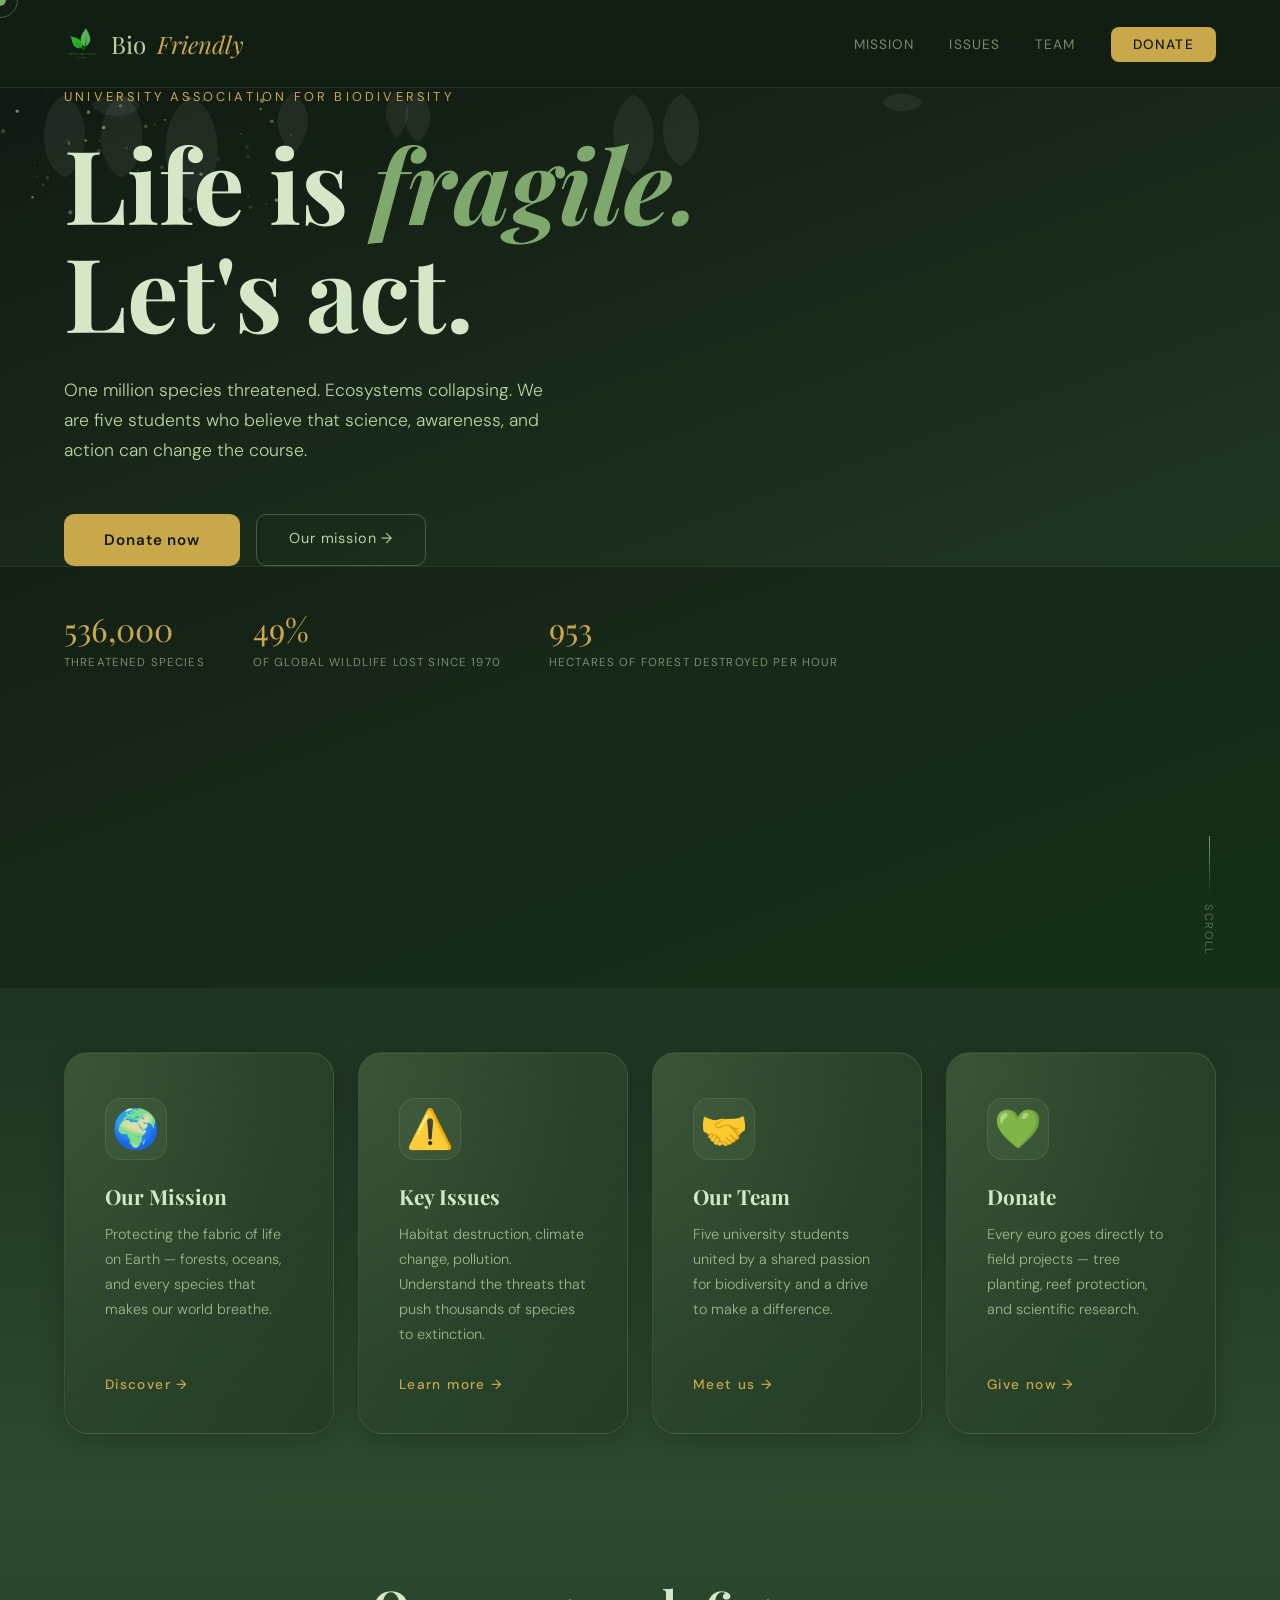
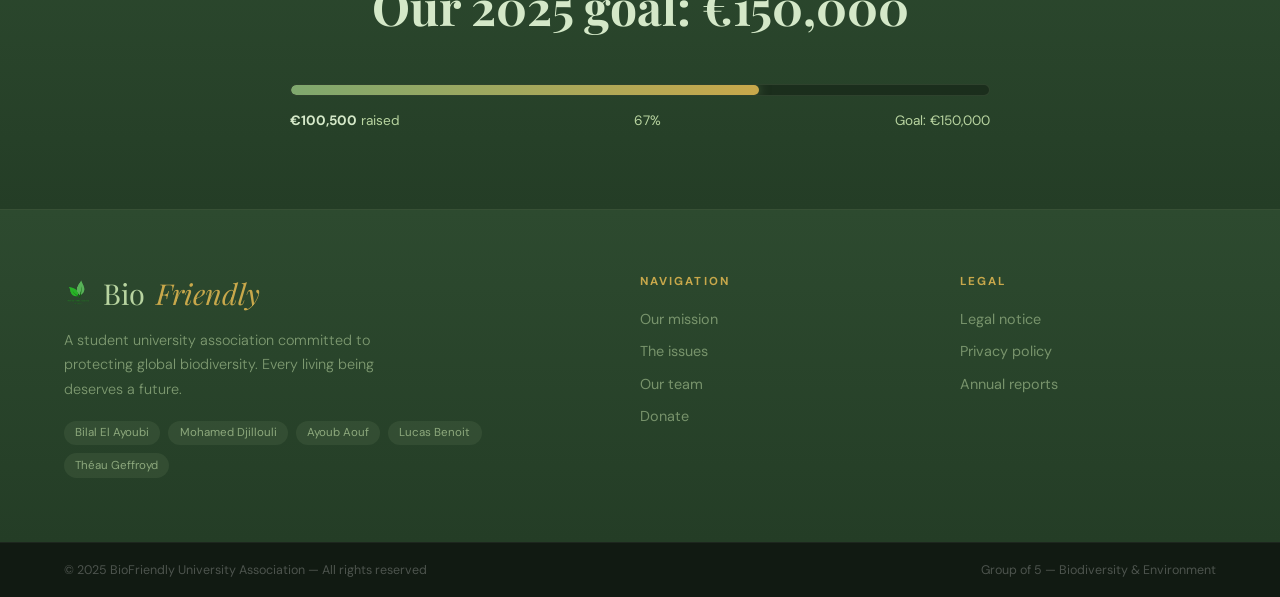
==== commit edb023ee: "last update" ====
--- a/index.html
+++ b/index.html
@@ -81,7 +81,7 @@
   <h2 class="reveal">Our 2025 goal: €150,000</h2>
   <div class="progress-bar-wrap"><div class="progress-fill"></div></div>
   <div class="progress-labels">
-    <span><strong style="color:var(--water)">€100,500</strong> raised</span>
+    <span><strong style="color:var(--soft)">€100,500</strong> raised</span>
     <span>67%</span>
     <span>Goal: €150,000</span>
   </div>
@@ -125,4 +125,4 @@
 
 <script src="assets/javascript/shared.js"></script>
 </body>
-</html>
+</html> 
--- a/assets/css/style.css
+++ b/assets/css/style.css
@@ -1,24 +1,25 @@
 *, *::before, *::after { box-sizing: border-box; margin: 0; padding: 0; }
 
 :root {
-  --moss:  #2d4a2d;
-  --sage:  #5a7a52;
-  --fern:  #7fa86e;
-  --lime:  #b8d4a0;
-  --cream: #f5f0e8;
-  --bark:  #3d2e1e;
-  --soil:  #6b4f3a;
-  --gold:  #c8a84b;
-  --sky:   #d6e8f0;
-  --water: #4a7c8e;
+  --moss:    #1e3320;   /* fond principal — profond, riche */
+  --sage:    #2d4a2f;   /* sections alternées — légèrement plus clair */
+  --panel:   #243d26;   /* panneaux / cards sur fond moss */
+  --fern:    #7fa86e;   /* vert vif — accents, bordures */
+  --lime:    #b8d4a0;   /* texte secondaire sur fond foncé */
+  --soft:    #d4e8c8;   /* texte principal sur fond foncé */
+  --bark:    #111a12;   /* footer-bottom — le plus sombre */
+  --gold:    #c8a84b;   /* or — CTA, highlights */
+  --glass:   rgba(127,168,110,.1);  /* fond glassmorphism */
+  --border:  rgba(184,212,160,.12); /* bordures subtiles */
+  --border-h:rgba(184,212,160,.28); /* bordures hover */
 }
 
 html { scroll-behavior: smooth; }
 
 body {
   font-family: 'DM Sans', sans-serif;
-  background: var(--cream);
-  color: var(--bark);
+  background: var(--moss);
+  color: var(--soft);
   overflow-x: hidden;
   cursor: none;
 }
@@ -40,7 +41,7 @@
   position: fixed; top: 0; left: 0;
   pointer-events: none; z-index: 9998;
   transform: translate(-50%,-50%);
-  opacity: .6;
+  opacity: .5;
 }
 
 /* ─── NAV ─── */
@@ -49,9 +50,10 @@
   justify-content: space-between;
   align-items: center;
   padding: 1.6rem 4rem;
-  background: var(--moss);
+  background: rgba(17,26,18,.85);
+  backdrop-filter: blur(16px);
   position: sticky; top: 0; z-index: 100;
-  border-bottom: 1px solid rgba(255,255,255,.07);
+  border-bottom: 1px solid var(--border);
 }
 .logo {
   display: flex; align-items: center; gap: .7rem;
@@ -66,26 +68,24 @@
   color: var(--lime); text-decoration: none;
   font-size: .85rem; font-weight: 400;
   letter-spacing: .08em; text-transform: uppercase;
-  opacity: .75; transition: opacity .2s;
-}
-nav ul a:hover, nav ul a.active { opacity: 1; color: var(--gold); }
+  opacity: .6; transition: opacity .2s, color .2s;
+}
+nav ul a:hover, nav ul a.active { opacity: 1; color: var(--soft); }
 .nav-donate {
   padding: .55rem 1.4rem;
   background: var(--gold); color: var(--bark) !important;
-  border-radius: 2px; font-weight: 500 !important;
+  border-radius: 8px; font-weight: 500 !important;
   opacity: 1 !important; transition: transform .2s, box-shadow .2s !important;
 }
-.nav-donate:hover { transform: translateY(-2px); box-shadow: 0 6px 20px rgba(0,0,0,.25); }
-
-/* ─── PAGE HERO (sub-pages) ─── */
+.nav-donate:hover { transform: translateY(-2px); box-shadow: 0 6px 20px rgba(200,168,75,.3); }
+
+/* ─── PAGE HERO ─── */
 .page-hero {
-  background: var(--moss);
-  padding: 6rem 4rem 5rem;
+  background: linear-gradient(180deg, var(--bark) 0%, var(--moss) 100%);
+  padding: 7rem 4rem 5rem;
   position: relative; overflow: hidden;
 }
-.page-hero canvas {
-  position: absolute; inset: 0; z-index: 0; pointer-events: none;
-}
+.page-hero canvas { position: absolute; inset: 0; z-index: 0; pointer-events: none; }
 .page-hero-inner { position: relative; z-index: 1; }
 .page-hero .eyebrow {
   font-size: .75rem; letter-spacing: .25em; text-transform: uppercase;
@@ -94,7 +94,7 @@
 .page-hero h1 {
   font-family: 'Playfair Display', serif;
   font-size: clamp(2.5rem,6vw,5rem);
-  color: var(--cream); line-height: 1.1; max-width: 18ch;
+  color: var(--soft); line-height: 1.1; max-width: 18ch;
 }
 .page-hero h1 em { color: var(--fern); font-style: italic; }
 .page-hero p {
@@ -105,120 +105,151 @@
 
 /* ─── LEAVES ─── */
 .leaves-bg { position: absolute; inset: 0; overflow: hidden; z-index: 0; }
-.leaf { position: absolute; opacity: .08; animation: drift linear infinite; }
+.leaf { position: absolute; opacity: .06; animation: drift linear infinite; }
 @keyframes drift {
   0%   { transform: translateY(110vh) rotate(0deg);   opacity: 0; }
-  10%  { opacity: .08; }
-  90%  { opacity: .08; }
+  10%  { opacity: .06; }
+  90%  { opacity: .06; }
   100% { transform: translateY(-10vh) rotate(360deg); opacity: 0; }
 }
 
-/* ─── SECTION WRAPPERS ─── */
+/* ─── SECTION WRAPPERS — dégradés fluides ─── */
 .section-wrap { padding: 6rem 4rem; }
-.section-wrap.dark { background: var(--bark); color: var(--cream); }
-.section-wrap.light { background: var(--cream); }
-.section-wrap.sage-bg { background: var(--sky); }
+
+/* foncé = légèrement plus sombre que moss */
+.section-wrap.dark {
+  background: linear-gradient(180deg, var(--bark) 0%, var(--moss) 100%);
+  color: var(--soft);
+}
+
+/* light = un poil plus clair que moss, glassmorphism subtil */
+.section-wrap.light {
+  background: linear-gradient(180deg, var(--moss) 0%, var(--sage) 100%);
+}
+
+/* sage-bg = intermédiaire */
+.section-wrap.sage-bg {
+  background: linear-gradient(180deg, var(--sage) 0%, var(--moss) 100%);
+}
 
 .section-tag {
   font-size: .72rem; letter-spacing: .22em;
-  text-transform: uppercase; color: var(--sage);
+  text-transform: uppercase; color: var(--fern);
   margin-bottom: 1rem;
 }
 .section-tag.light-tag { color: var(--fern); }
+
 h2 {
   font-family: 'Playfair Display', serif;
   font-size: clamp(2rem,4vw,3rem);
   line-height: 1.2; margin-bottom: 1.5rem;
-  color: var(--moss);
-}
-h2.on-dark { color: var(--lime); }
+  color: var(--soft);
+}
+h2.on-dark { color: var(--soft); }
+
 .body-text {
   font-size: 1.05rem; line-height: 1.9;
-  color: var(--soil); font-weight: 300;
+  color: var(--lime); font-weight: 300;
   margin-bottom: 1.2rem; max-width: 66ch;
 }
-.body-text.on-dark { color: rgba(245,240,232,.75); }
-
-/* ─── CARDS ─── */
+.body-text.on-dark { color: var(--lime); }
+
+/* ─── CARDS (sur fond foncé) ─── */
 .cards {
   display: grid;
   grid-template-columns: repeat(auto-fit, minmax(260px,1fr));
   gap: 1.5rem; margin-top: 3rem;
 }
 .card {
-  background: rgba(255,255,255,.05);
-  border: 1px solid rgba(255,255,255,.08);
-  border-radius: 4px; padding: 2.5rem;
-  transition: transform .3s, background .3s;
+  background: linear-gradient(145deg, rgba(127,168,110,.1), rgba(30,51,32,.6));
+  border: 1px solid var(--border);
+  border-radius: 20px; padding: 2.5rem;
+  transition: transform .35s cubic-bezier(.2,.8,.2,1), box-shadow .35s, border-color .35s;
   position: relative; overflow: hidden;
 }
 .card::before {
   content: ''; position: absolute;
-  bottom: 0; left: 0; right: 0; height: 3px;
+  bottom: 0; left: 0; right: 0; height: 2px;
   background: linear-gradient(90deg, var(--fern), var(--gold));
   transform: scaleX(0); transform-origin: left;
   transition: transform .4s ease;
 }
-.card:hover { transform: translateY(-6px); background: rgba(255,255,255,.08); }
+.card:hover {
+  transform: translateY(-8px);
+  box-shadow: 0 20px 48px rgba(0,0,0,.35);
+  border-color: var(--border-h);
+}
 .card:hover::before { transform: scaleX(1); }
 .card-icon { font-size: 2.5rem; margin-bottom: 1.2rem; }
 .card h3 {
   font-family: 'Playfair Display', serif;
-  font-size: 1.3rem; margin-bottom: .8rem; color: var(--lime);
-}
-.card p { font-size: .95rem; line-height: 1.7; opacity: .7; font-weight: 300; }
-
-/* light cards */
+  font-size: 1.3rem; margin-bottom: .8rem; color: var(--soft);
+}
+.card p { font-size: .95rem; line-height: 1.7; color: var(--lime); opacity: .8; font-weight: 300; }
+
+/* light-card — même glassmorphism, juste un peu plus clair */
 .card.light-card {
-  background: white;
-  border: 1px solid rgba(74,124,142,.15);
-  color: var(--bark);
-}
-.card.light-card h3 { color: var(--moss); }
-.card.light-card p { color: var(--soil); opacity: 1; }
-
-/* ─── TEAM GRID ─── */
+  background: linear-gradient(145deg, rgba(127,168,110,.13), rgba(36,61,38,.7));
+  border: 1px solid var(--border);
+}
+.card.light-card h3 { color: var(--soft); }
+.card.light-card p { color: var(--lime); opacity: .85; }
+.card.light-card:hover { border-color: var(--border-h); }
+
+/* ─── TEAM GRID mini ─── */
 .team-grid {
   display: flex; justify-content: center;
   flex-wrap: wrap; gap: 2rem;
   max-width: 900px; margin: 3rem auto 0;
 }
 .team-card {
-  background: white; border-radius: 4px;
+  background: linear-gradient(145deg, rgba(127,168,110,.14), rgba(30,51,32,.5));
+  border: 1px solid var(--border);
+  border-radius: 20px;
   padding: 2.5rem 2rem; text-align: center; width: 170px;
-  border: 1px solid rgba(74,124,142,.15);
-  transition: transform .3s, box-shadow .3s;
-}
-.team-card:hover { transform: translateY(-6px); box-shadow: 0 16px 40px rgba(74,124,142,.15); }
+  transition: transform .3s, box-shadow .3s, border-color .3s;
+  position: relative; overflow: hidden;
+}
+.team-card:hover {
+  transform: translateY(-8px);
+  box-shadow: 0 20px 40px rgba(0,0,0,.3);
+  border-color: var(--border-h);
+}
 .member-avatar {
   width: 64px; height: 64px; border-radius: 50%;
-  background: linear-gradient(135deg, var(--sage), var(--water));
+  background: linear-gradient(135deg, #3d6b40, var(--fern));
   color: white; font-family: 'Playfair Display', serif;
   font-size: 1.2rem; display: flex; align-items: center;
   justify-content: center; margin: 0 auto 1.2rem;
-}
-.team-card h3 { font-family: 'Playfair Display', serif; font-size: 1rem; color: var(--moss); margin-bottom: .4rem; }
-.member-role { font-size: .72rem; letter-spacing: .06em; color: var(--water); text-transform: uppercase; opacity: .85; }
+  box-shadow: 0 4px 16px rgba(0,0,0,.3);
+}
+.team-card h3 { font-family: 'Playfair Display', serif; font-size: 1rem; color: var(--soft); margin-bottom: .4rem; }
+.member-role { font-size: .72rem; letter-spacing: .06em; color: var(--fern); text-transform: uppercase; opacity: .85; }
 
 /* ─── PROGRESS BAR ─── */
-.progress-section { background: var(--sky); padding: 5rem 4rem; text-align: center; }
-.progress-section h2 { color: var(--water); margin-bottom: 3rem; }
+.progress-section {
+  background: linear-gradient(180deg, var(--sage) 0%, var(--panel) 100%);
+  padding: 5rem 4rem; text-align: center;
+}
+.progress-section h2 { color: var(--soft); margin-bottom: 3rem; }
 .progress-bar-wrap {
   max-width: 700px; margin: 0 auto 1rem;
-  background: rgba(74,124,142,.2);
-  border-radius: 100px; height: 14px; overflow: hidden;
+  background: rgba(0,0,0,.3);
+  border-radius: 100px; height: 12px; overflow: hidden;
+  border: 1px solid var(--border);
 }
 .progress-fill {
   height: 100%;
-  background: linear-gradient(90deg, var(--water), var(--fern));
+  background: linear-gradient(90deg, var(--fern), var(--gold));
   border-radius: 100px; width: 0;
   animation: fillBar 2.5s cubic-bezier(.4,0,.2,1) .5s forwards;
+  box-shadow: 0 0 12px rgba(127,168,110,.5);
 }
 @keyframes fillBar { to { width: 67%; } }
 .progress-labels {
   max-width: 700px; margin: 0 auto;
   display: flex; justify-content: space-between;
-  font-size: .85rem; color: var(--water);
+  font-size: .85rem; color: var(--lime);
 }
 
 /* ─── DONATION ─── */
@@ -229,87 +260,101 @@
 .impact-list { margin-top: 2.5rem; display: flex; flex-direction: column; gap: 1rem; }
 .impact-item {
   display: flex; gap: 1rem; align-items: flex-start;
-  padding: 1rem; border-left: 2px solid var(--fern);
-}
-.impact-amount { font-family: 'Playfair Display', serif; font-size: 1.4rem; color: var(--moss); white-space: nowrap; }
-.impact-desc { font-size: .9rem; color: var(--soil); line-height: 1.6; }
-
-.donation-form { background: var(--moss); padding: 3.5rem; border-radius: 4px; color: var(--cream); }
-.donation-form h3 { font-family: 'Playfair Display', serif; font-size: 1.6rem; margin-bottom: .5rem; color: var(--lime); }
-.form-sub { font-size: .85rem; opacity: .6; margin-bottom: 2rem; }
+  padding: 1.2rem 1.4rem;
+  background: linear-gradient(135deg, rgba(127,168,110,.08), rgba(30,51,32,.4));
+  border: 1px solid var(--border);
+  border-radius: 14px;
+  transition: border-color .2s;
+}
+.impact-item:hover { border-color: var(--border-h); }
+.impact-amount { font-family: 'Playfair Display', serif; font-size: 1.4rem; color: var(--gold); white-space: nowrap; }
+.impact-desc { font-size: .9rem; color: var(--lime); line-height: 1.6; }
+
+.donation-form {
+  background: linear-gradient(145deg, rgba(127,168,110,.12), rgba(17,26,18,.8));
+  border: 1px solid var(--border);
+  padding: 3.5rem; border-radius: 24px;
+  color: var(--soft);
+  backdrop-filter: blur(16px);
+}
+.donation-form h3 { font-family: 'Playfair Display', serif; font-size: 1.6rem; margin-bottom: .5rem; color: var(--soft); }
+.form-sub { font-size: .85rem; color: var(--lime); opacity: .6; margin-bottom: 2rem; }
 .amounts { display: grid; grid-template-columns: repeat(4,1fr); gap: .75rem; margin-bottom: 1rem; }
 .amount-btn {
-  background: transparent; border: 1px solid rgba(255,255,255,.2);
+  background: rgba(127,168,110,.08); border: 1px solid var(--border);
   color: var(--lime); padding: .8rem; font-size: 1rem;
-  font-family: 'Playfair Display', serif; border-radius: 2px;
+  font-family: 'Playfair Display', serif; border-radius: 10px;
   cursor: none; transition: all .2s;
 }
 .amount-btn:hover, .amount-btn.active { background: var(--gold); border-color: var(--gold); color: var(--bark); }
 .custom-amount {
   display: flex; align-items: center;
-  border: 1px solid rgba(255,255,255,.2); border-radius: 2px;
+  border: 1px solid var(--border); border-radius: 10px;
   padding: 0 1rem; margin-bottom: 1.5rem;
-  background: rgba(255,255,255,.05);
-}
-.custom-amount span { opacity: .5; font-size: 1.1rem; }
+  background: rgba(0,0,0,.2);
+  transition: border-color .2s;
+}
+.custom-amount:focus-within { border-color: var(--fern); }
+.custom-amount span { opacity: .4; font-size: 1.1rem; color: var(--lime); }
 .custom-amount input {
   flex: 1; background: transparent; border: none;
-  color: var(--lime); padding: .9rem .5rem;
+  color: var(--soft); padding: .9rem .5rem;
   font-family: 'Playfair Display', serif; font-size: 1rem; outline: none;
 }
-.custom-amount input::placeholder { opacity: .3; }
+.custom-amount input::placeholder { opacity: .3; color: var(--lime); }
 .frequency { display: grid; grid-template-columns: 1fr 1fr; gap: .75rem; margin-bottom: 1.5rem; }
 .freq-btn {
-  background: transparent; border: 1px solid rgba(255,255,255,.2);
+  background: rgba(127,168,110,.06); border: 1px solid var(--border);
   color: var(--lime); padding: .75rem; font-size: .85rem;
   letter-spacing: .05em; text-transform: uppercase;
-  border-radius: 2px; cursor: none; transition: all .2s;
-}
-.freq-btn:hover, .freq-btn.active { background: rgba(255,255,255,.1); border-color: var(--fern); }
+  border-radius: 10px; cursor: none; transition: all .2s;
+}
+.freq-btn:hover, .freq-btn.active { background: rgba(127,168,110,.18); border-color: var(--fern); color: var(--soft); }
 .field { margin-bottom: 1rem; }
-.field label { display: block; font-size: .8rem; letter-spacing: .1em; text-transform: uppercase; margin-bottom: .4rem; opacity: .6; }
+.field label { display: block; font-size: .8rem; letter-spacing: .1em; text-transform: uppercase; margin-bottom: .4rem; color: var(--lime); opacity: .6; }
 .field input {
-  width: 100%; background: rgba(255,255,255,.07);
-  border: 1px solid rgba(255,255,255,.15); border-radius: 2px;
-  color: var(--lime); padding: .8rem 1rem;
+  width: 100%; background: rgba(0,0,0,.2);
+  border: 1px solid var(--border); border-radius: 10px;
+  color: var(--soft); padding: .8rem 1rem;
   font-family: 'DM Sans', sans-serif; font-size: .95rem;
   outline: none; transition: border-color .2s;
 }
 .field input:focus { border-color: var(--fern); }
-.field input::placeholder { opacity: .3; }
+.field input::placeholder { opacity: .3; color: var(--lime); }
 .field-row { display: grid; grid-template-columns: 1fr 1fr; gap: 1rem; }
 .submit-btn {
   width: 100%; margin-top: 1.5rem; padding: 1.1rem;
-  background: var(--gold); border: none; border-radius: 2px;
+  background: var(--gold); border: none; border-radius: 12px;
   color: var(--bark); font-family: 'DM Sans', sans-serif;
-  font-weight: 500; font-size: 1rem; letter-spacing: .08em;
+  font-weight: 600; font-size: 1rem; letter-spacing: .08em;
   text-transform: uppercase; cursor: none;
   transition: transform .2s, box-shadow .2s;
 }
-.submit-btn:hover { transform: translateY(-2px); box-shadow: 0 8px 24px rgba(0,0,0,.3); }
-.secure-note { display: flex; align-items: center; gap: .5rem; margin-top: 1rem; font-size: .75rem; opacity: .4; justify-content: center; }
-
-/* ─── BTN ─── */
+.submit-btn:hover { transform: translateY(-2px); box-shadow: 0 8px 28px rgba(200,168,75,.35); }
+.secure-note { display: flex; align-items: center; gap: .5rem; margin-top: 1rem; font-size: .75rem; color: var(--lime); opacity: .4; justify-content: center; }
+
+/* ─── BUTTONS ─── */
 .btn-primary {
   display: inline-block; padding: 1rem 2.5rem;
   background: var(--gold); color: var(--bark);
-  font-weight: 500; font-size: .95rem; letter-spacing: .06em;
-  text-decoration: none; border-radius: 2px;
+  font-weight: 600; font-size: .95rem; letter-spacing: .06em;
+  text-decoration: none; border-radius: 10px;
   transition: transform .2s, box-shadow .2s; border: none; cursor: none;
 }
-.btn-primary:hover { transform: translateY(-3px); box-shadow: 0 12px 30px rgba(0,0,0,.3); }
+.btn-primary:hover { transform: translateY(-3px); box-shadow: 0 12px 30px rgba(200,168,75,.35); }
 .btn-secondary {
   display: inline-block; padding: .85rem 2rem;
-  border: 1.5px solid var(--fern); color: var(--fern);
+  border: 1.5px solid rgba(184,212,160,.3); color: var(--lime);
   font-size: .9rem; letter-spacing: .06em;
-  text-decoration: none; border-radius: 2px;
+  text-decoration: none; border-radius: 10px;
   transition: all .2s;
 }
-.btn-secondary:hover { background: var(--fern); color: var(--cream); }
+.btn-secondary:hover { background: rgba(184,212,160,.1); border-color: var(--fern); color: var(--soft); }
 
 /* ─── HOME HERO ─── */
 #home-hero {
-  min-height: 100vh; background: var(--moss);
+  min-height: 100vh;
+  background: linear-gradient(160deg, var(--bark) 0%, var(--moss) 60%, #1a3d1c 100%);
   display: grid; grid-template-rows: auto 1fr auto;
   position: relative; overflow: hidden;
 }
@@ -325,7 +370,7 @@
 }
 #home-hero h1 {
   font-family: 'Playfair Display', serif;
-  font-size: clamp(3.5rem,8vw,7rem); color: var(--cream);
+  font-size: clamp(3.5rem,8vw,7rem); color: var(--soft);
   line-height: 1.05; max-width: 14ch;
   opacity: 0; animation: fadeUp .9s ease .5s forwards;
 }
@@ -342,11 +387,12 @@
 .hero-stats {
   display: flex; gap: 3rem; padding: 2.5rem 4rem;
   position: relative; z-index: 10;
-  border-top: 1px solid rgba(255,255,255,.08);
+  border-top: 1px solid var(--border);
+  background: rgba(0,0,0,.2);
 }
 .stat { display: flex; flex-direction: column; gap: .3rem; }
 .stat-num { font-family: 'Playfair Display', serif; font-size: 2rem; color: var(--gold); }
-.stat-label { font-size: .72rem; letter-spacing: .1em; text-transform: uppercase; color: var(--lime); opacity: .7; }
+.stat-label { font-size: .72rem; letter-spacing: .1em; text-transform: uppercase; color: var(--lime); opacity: .6; }
 
 @keyframes fadeUp {
   from { opacity: 0; transform: translateY(30px); }
@@ -355,26 +401,72 @@
 
 /* ─── HOME FEATURE GRID ─── */
 .home-features {
-  display: grid; grid-template-columns: repeat(auto-fit,minmax(240px,1fr));
-  gap: 0;
+  display: grid;
+  grid-template-columns: repeat(auto-fit, minmax(260px, 1fr));
+  gap: 1.5rem;
+  padding: 4rem;
+  background: linear-gradient(180deg, var(--moss) 0%, var(--sage) 100%);
 }
 .feat {
-  padding: 4rem 3rem; border-right: 1px solid rgba(45,74,45,.12);
-  border-bottom: 1px solid rgba(45,74,45,.12);
-  transition: background .3s;
-  text-decoration: none; color: inherit; display: block;
-}
-.feat:hover { background: rgba(127,168,110,.07); }
-.feat-icon { font-size: 2.2rem; margin-bottom: 1.2rem; }
-.feat h3 { font-family: 'Playfair Display', serif; font-size: 1.25rem; color: var(--moss); margin-bottom: .6rem; }
-.feat p { font-size: .9rem; line-height: 1.7; color: var(--soil); opacity: .8; font-weight: 300; }
-.feat-arrow { margin-top: 1.2rem; color: var(--fern); font-size: .85rem; letter-spacing: .06em; }
+  position: relative;
+  padding: 2.8rem 2.5rem 2.5rem;
+  border-radius: 24px;
+  background: linear-gradient(145deg, rgba(127,168,110,.14) 0%, rgba(30,51,32,.5) 100%);
+  border: 1px solid var(--border);
+  text-decoration: none; color: inherit; display: flex;
+  flex-direction: column; overflow: hidden;
+  transition: transform .35s cubic-bezier(.2,.8,.2,1), box-shadow .35s, border-color .35s;
+  box-shadow: 0 4px 24px rgba(0,0,0,.2), inset 0 1px 0 rgba(184,212,160,.07);
+}
+.feat::before {
+  content: '';
+  position: absolute; inset: 0; border-radius: 24px;
+  background: radial-gradient(ellipse at 0% 0%, rgba(184,212,160,.1) 0%, transparent 60%);
+  pointer-events: none;
+}
+.feat::after {
+  content: '';
+  position: absolute; bottom: 0; left: 0; right: 0; height: 2px;
+  border-radius: 0 0 24px 24px;
+  background: linear-gradient(90deg, var(--fern), var(--gold));
+  opacity: 0; transition: opacity .35s;
+}
+.feat:hover {
+  transform: translateY(-10px);
+  box-shadow: 0 24px 52px rgba(0,0,0,.35), 0 0 0 1px var(--border-h);
+  border-color: var(--border-h);
+}
+.feat:hover::after { opacity: 1; }
+.feat-icon {
+  font-size: 2.4rem; margin-bottom: 1.4rem;
+  display: flex; align-items: center; justify-content: center;
+  width: 62px; height: 62px; border-radius: 16px;
+  background: rgba(127,168,110,.1);
+  border: 1px solid var(--border);
+  transition: background .3s, transform .3s;
+}
+.feat:hover .feat-icon { background: rgba(127,168,110,.2); transform: scale(1.08); }
+.feat h3 {
+  font-family: 'Playfair Display', serif;
+  font-size: 1.3rem; color: var(--soft); margin-bottom: .7rem;
+}
+.feat p {
+  font-size: .9rem; line-height: 1.75;
+  color: var(--lime); opacity: .8; font-weight: 300; flex: 1;
+}
+.feat-arrow {
+  margin-top: 1.8rem; color: var(--gold);
+  font-size: .85rem; letter-spacing: .1em; font-weight: 500;
+  display: flex; align-items: center; gap: .4rem;
+  transition: gap .25s;
+}
+.feat:hover .feat-arrow { gap: .8rem; }
 
 /* ─── CIRCLE ANIM ─── */
 .circle-anim { position: relative; width: 280px; height: 280px; }
 .ring {
   position: absolute; border-radius: 50%;
-  border: 1px solid rgba(255,255,255,.2);
+  border: 1px solid rgba(127,168,110,.2);
   animation: expandRing linear infinite;
 }
 .ring:nth-child(1) { width:100%;height:100%;top:0;left:0;animation-duration:4s; }
@@ -384,13 +476,13 @@
   0%   { opacity:.5; transform:scale(.8); }
   100% { opacity:0;  transform:scale(1.2); }
 }
-.earth-icon { position:absolute;font-size:8rem;filter:grayscale(.3);animation:floatEarth 6s ease-in-out infinite; }
+.earth-icon { position:absolute;font-size:8rem;filter:grayscale(.2);animation:floatEarth 6s ease-in-out infinite; }
 @keyframes floatEarth { 0%,100%{transform:translateY(0)} 50%{transform:translateY(-16px)} }
 
 /* ─── SPLIT LAYOUT ─── */
 .split { display: grid; grid-template-columns: 1fr 1fr; min-height: 60vh; }
 .split-visual {
-  background: var(--sage);
+  background: linear-gradient(145deg, var(--panel), var(--sage));
   display: flex; align-items: center; justify-content: center;
   min-height: 400px;
 }
@@ -405,35 +497,38 @@
 /* ─── SUCCESS OVERLAY ─── */
 .success-overlay {
   display: none; position: fixed; inset: 0;
-  background: rgba(45,74,45,.97); z-index: 1000;
+  background: rgba(17,26,18,.97); z-index: 1000;
   flex-direction: column; align-items: center;
-  justify-content: center; gap: 1.5rem; color: var(--cream);
+  justify-content: center; gap: 1.5rem; color: var(--soft);
 }
 .success-overlay.show { display: flex; }
 .success-overlay .big-icon { font-size: 5rem; animation: popIn .5s cubic-bezier(.175,.885,.32,1.275); }
 @keyframes popIn { from{transform:scale(0)} to{transform:scale(1)} }
 .success-overlay h2 { font-family:'Playfair Display',serif;font-size:2.5rem;color:var(--gold); }
-.success-overlay p { font-size:1.1rem;opacity:.75; }
-.success-overlay button { margin-top:1rem;padding:.9rem 2.5rem;background:var(--gold);border:none;border-radius:2px;color:var(--bark);font-weight:600;font-size:1rem;cursor:pointer; }
+.success-overlay p { font-size:1.1rem;color:var(--lime); }
+.success-overlay button { margin-top:1rem;padding:.9rem 2.5rem;background:var(--gold);border:none;border-radius:10px;color:var(--bark);font-weight:600;font-size:1rem;cursor:pointer; }
 
 /* ─── FOOTER ─── */
 footer {
-  background: var(--moss); padding: 4rem;
+  background: linear-gradient(180deg, var(--sage) 0%, var(--panel) 100%);
+  padding: 4rem;
   color: var(--lime); display: grid;
   grid-template-columns: 2fr 1fr 1fr; gap: 4rem;
+  border-top: 1px solid var(--border);
 }
 footer .logo { font-size: 1.8rem; margin-bottom: 1rem; display: flex; }
 footer p { font-size: .9rem; opacity: .6; line-height: 1.7; max-width: 34ch; font-weight: 300; }
 footer h4 { font-size: .72rem; letter-spacing: .18em; text-transform: uppercase; margin-bottom: 1.2rem; color: var(--gold); }
 footer ul { list-style: none; display: flex; flex-direction: column; gap: .7rem; }
-footer ul a { color: var(--lime); text-decoration: none; font-size: .9rem; opacity: .65; transition: opacity .2s; }
+footer ul a { color: var(--lime); text-decoration: none; font-size: .9rem; opacity: .55; transition: opacity .2s; }
 footer ul a:hover { opacity: 1; }
 .footer-members { margin-top: 1.2rem; display: flex; flex-wrap: wrap; gap: .5rem; }
-.footer-members span { font-size: .72rem; background: rgba(255,255,255,.08); padding: .3rem .7rem; border-radius: 100px; opacity: .7; }
+.footer-members span { font-size: .72rem; background: var(--border); padding: .3rem .7rem; border-radius: 100px; opacity: .7; }
 .footer-bottom {
   background: var(--bark); padding: 1.2rem 4rem;
   display: flex; justify-content: space-between; align-items: center;
-  font-size: .78rem; color: rgba(255,255,255,.3);
+  font-size: .78rem; color: rgba(255,255,255,.25);
+  border-top: 1px solid rgba(255,255,255,.05);
 }
 
 /* ─── SCROLL HINT ─── */
@@ -442,9 +537,9 @@
   display: flex; flex-direction: column; align-items: center; gap: .5rem;
   z-index: 10; opacity: 0; animation: fadeUp 1s ease 1.2s forwards;
 }
-.scroll-hint span { font-size: .7rem; letter-spacing: .15em; text-transform: uppercase; color: var(--lime); opacity: .5; writing-mode: vertical-rl; }
+.scroll-hint span { font-size: .7rem; letter-spacing: .15em; text-transform: uppercase; color: var(--lime); opacity: .4; writing-mode: vertical-rl; }
 .scroll-line { width: 1px; height: 60px; background: linear-gradient(to bottom, var(--fern), transparent); animation: scrollPulse 2s ease-in-out infinite; }
-@keyframes scrollPulse { 0%,100%{transform:scaleY(1);opacity:.4} 50%{transform:scaleY(.5);opacity:1} }
+@keyframes scrollPulse { 0%,100%{transform:scaleY(1);opacity:.3} 50%{transform:scaleY(.5);opacity:.8} }
 #particles { position:absolute;inset:0;z-index:1;pointer-events:none; }
 
 /* ─── RESPONSIVE ─── */
@@ -457,11 +552,11 @@
   .section-wrap { padding: 4rem 1.5rem; }
   .split { grid-template-columns: 1fr; }
   .split-visual { min-height: 280px; }
-  .home-features { grid-template-columns: 1fr; }
+  .home-features { grid-template-columns: 1fr; padding: 2rem 1.5rem; gap: 1rem; }
   .donation-layout { grid-template-columns: 1fr; gap: 3rem; }
   .amounts { grid-template-columns: repeat(2,1fr); }
   footer { grid-template-columns: 1fr; gap: 2rem; padding: 3rem 1.5rem; }
   .footer-bottom { padding: 1rem 1.5rem; flex-direction: column; gap: .5rem; text-align: center; }
   .team-grid { gap: 1.2rem; }
   .team-card { width: 145px; padding: 1.8rem 1rem; }
-}
+}
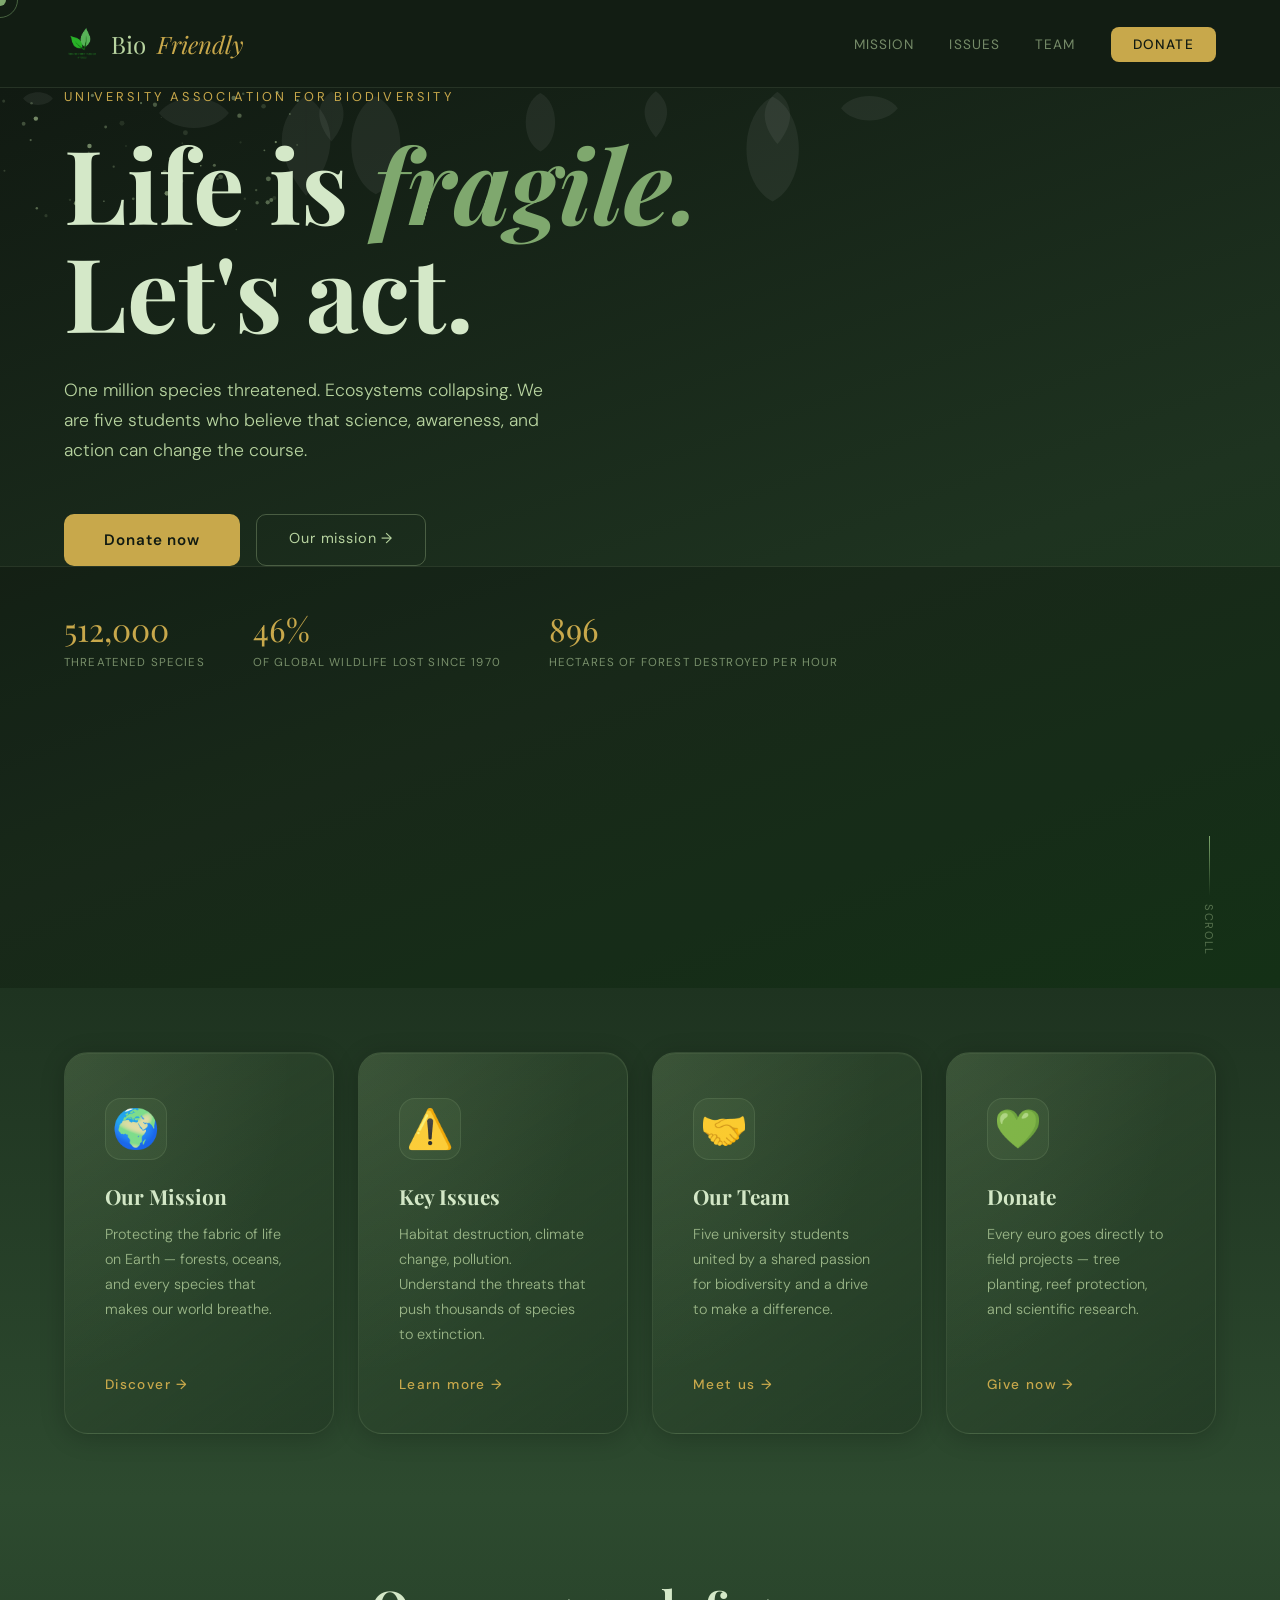
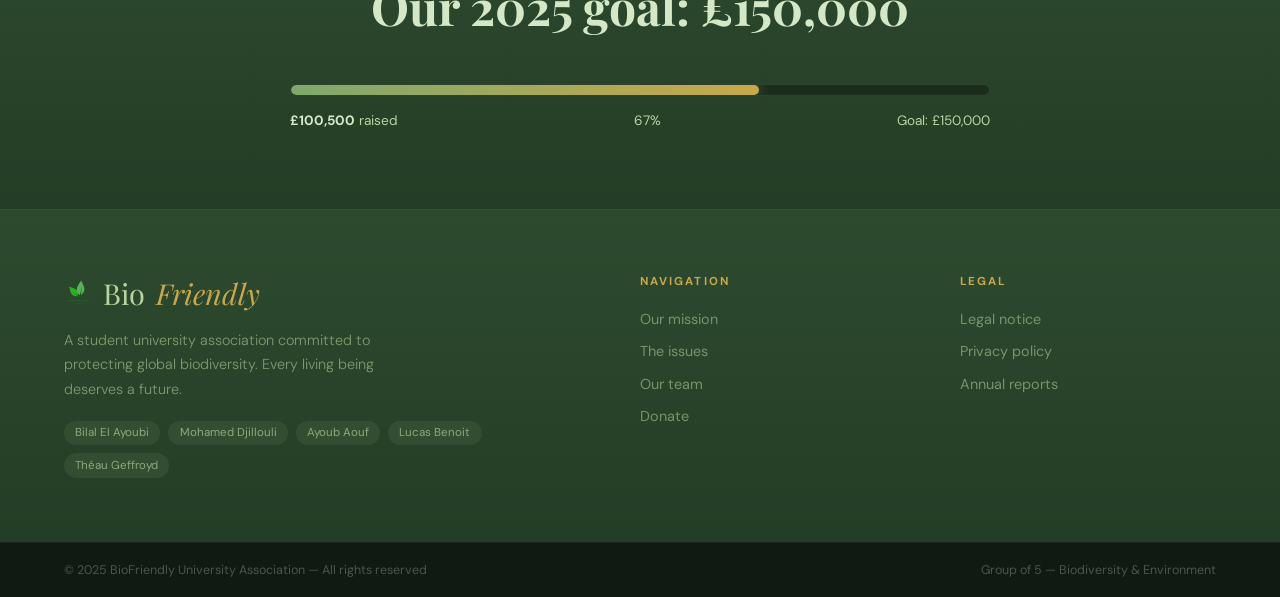
==== commit 4169f52e: "Update index.html" ====
--- a/index.html
+++ b/index.html
@@ -78,12 +78,12 @@
 
 <!-- PROGRESS STRIP -->
 <div class="progress-section">
-  <h2 class="reveal">Our 2025 goal: €150,000</h2>
+  <h2 class="reveal">Our 2025 goal: £150,000</h2>
   <div class="progress-bar-wrap"><div class="progress-fill"></div></div>
   <div class="progress-labels">
-    <span><strong style="color:var(--soft)">€100,500</strong> raised</span>
+    <span><strong style="color:var(--soft)">£100,500</strong> raised</span>
     <span>67%</span>
-    <span>Goal: €150,000</span>
+    <span>Goal: £150,000</span>
   </div>
 </div>
 
